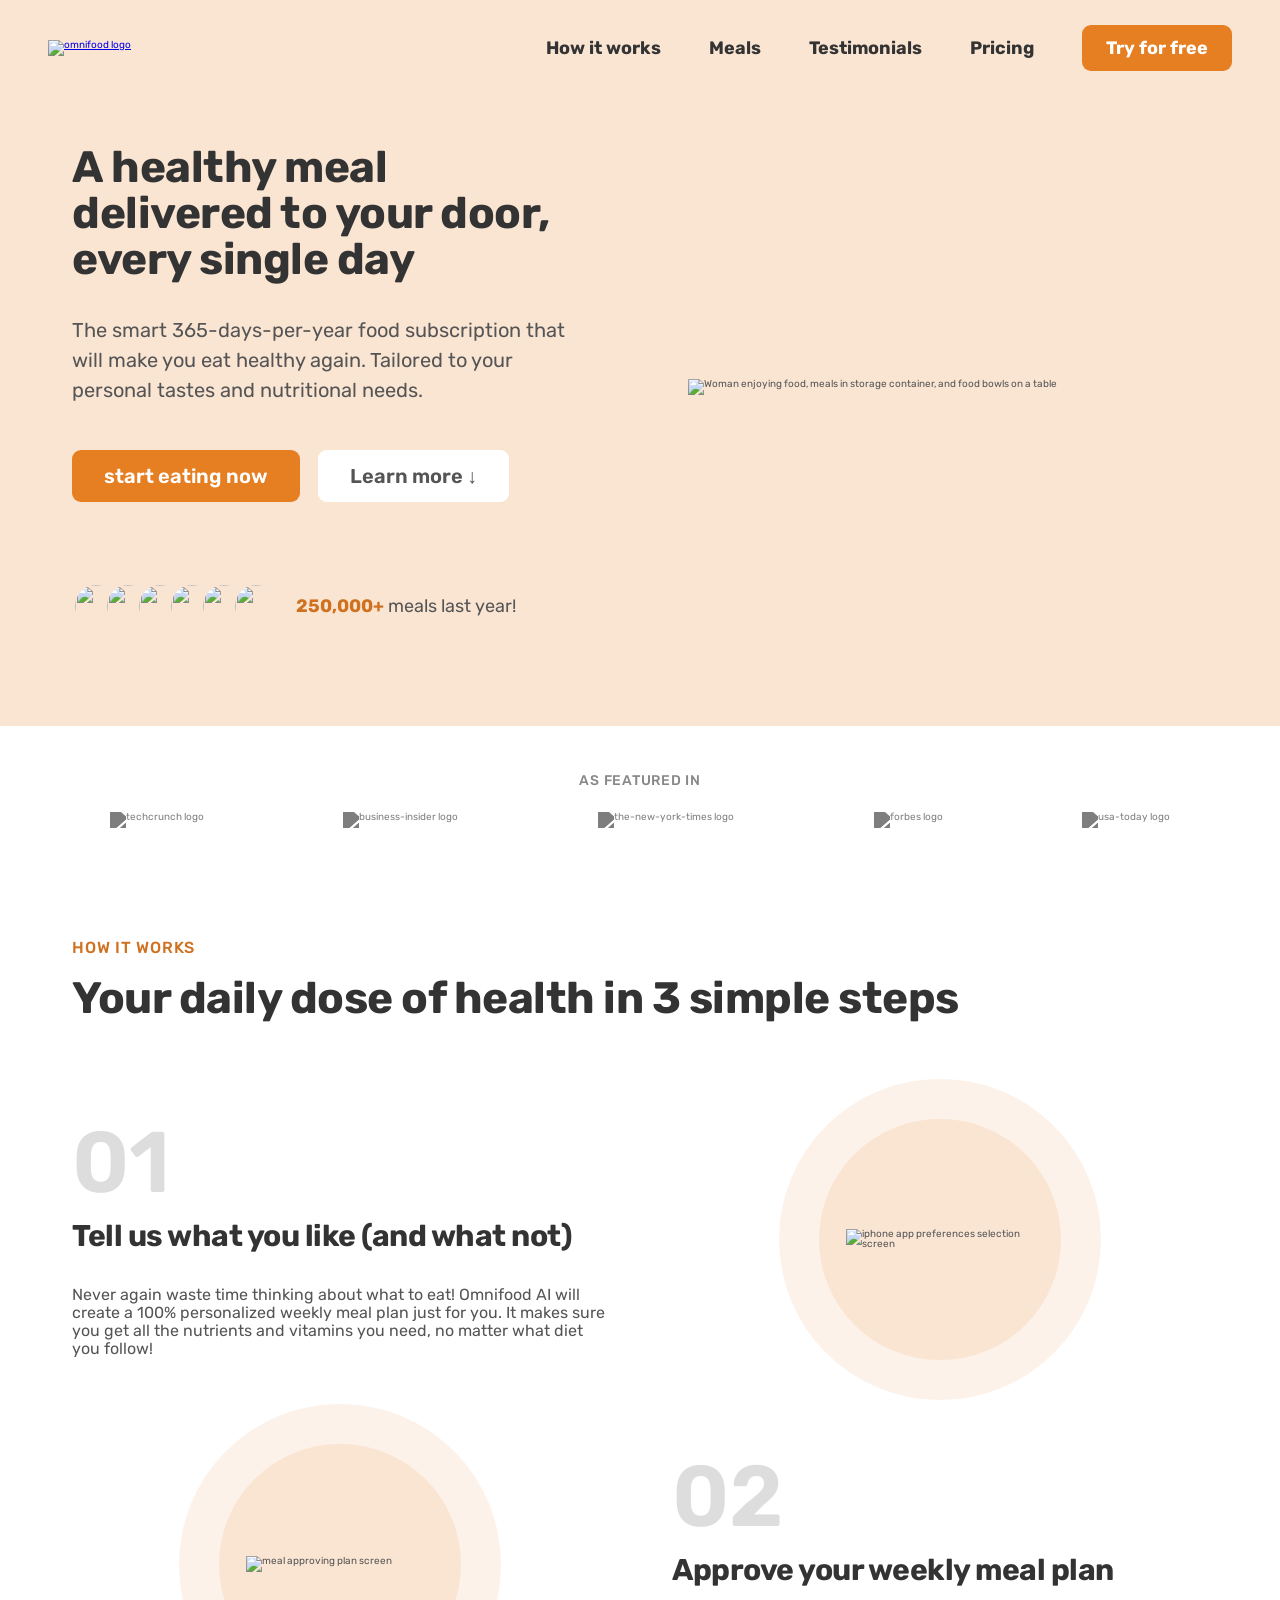
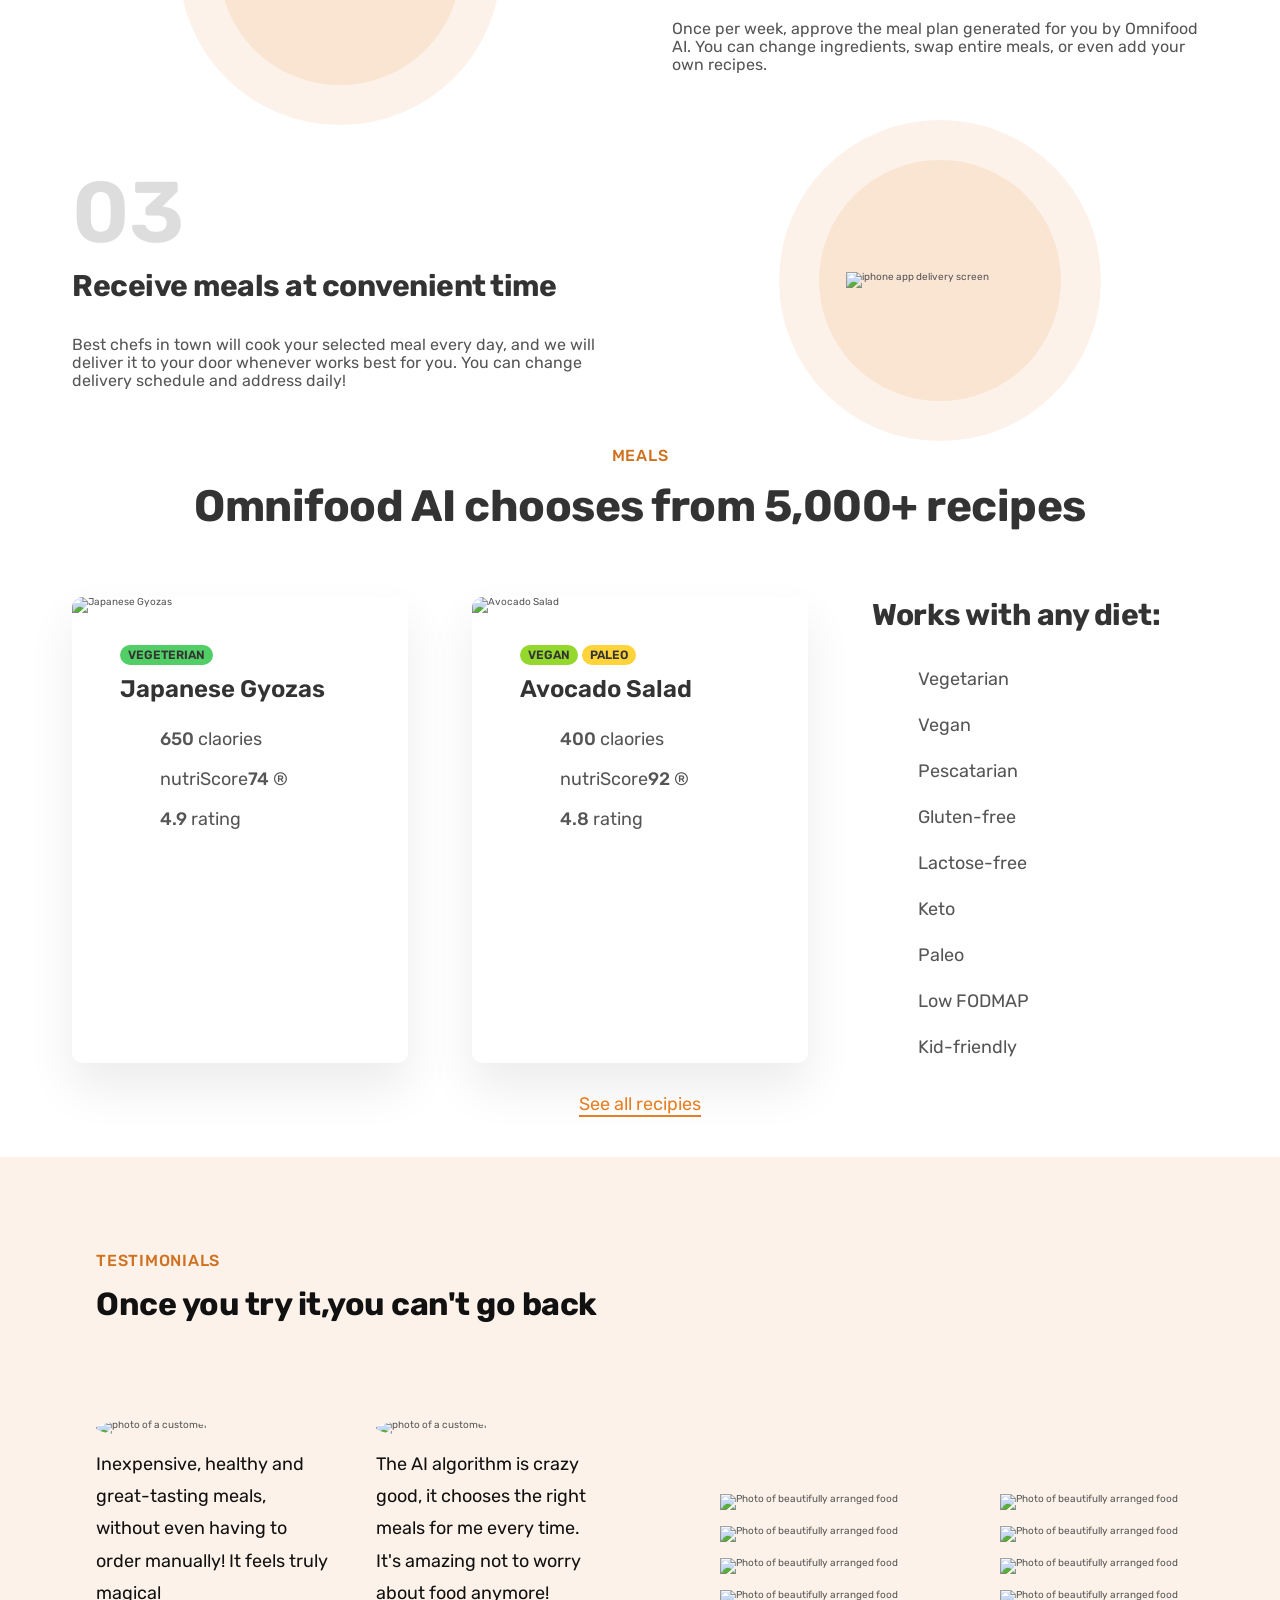
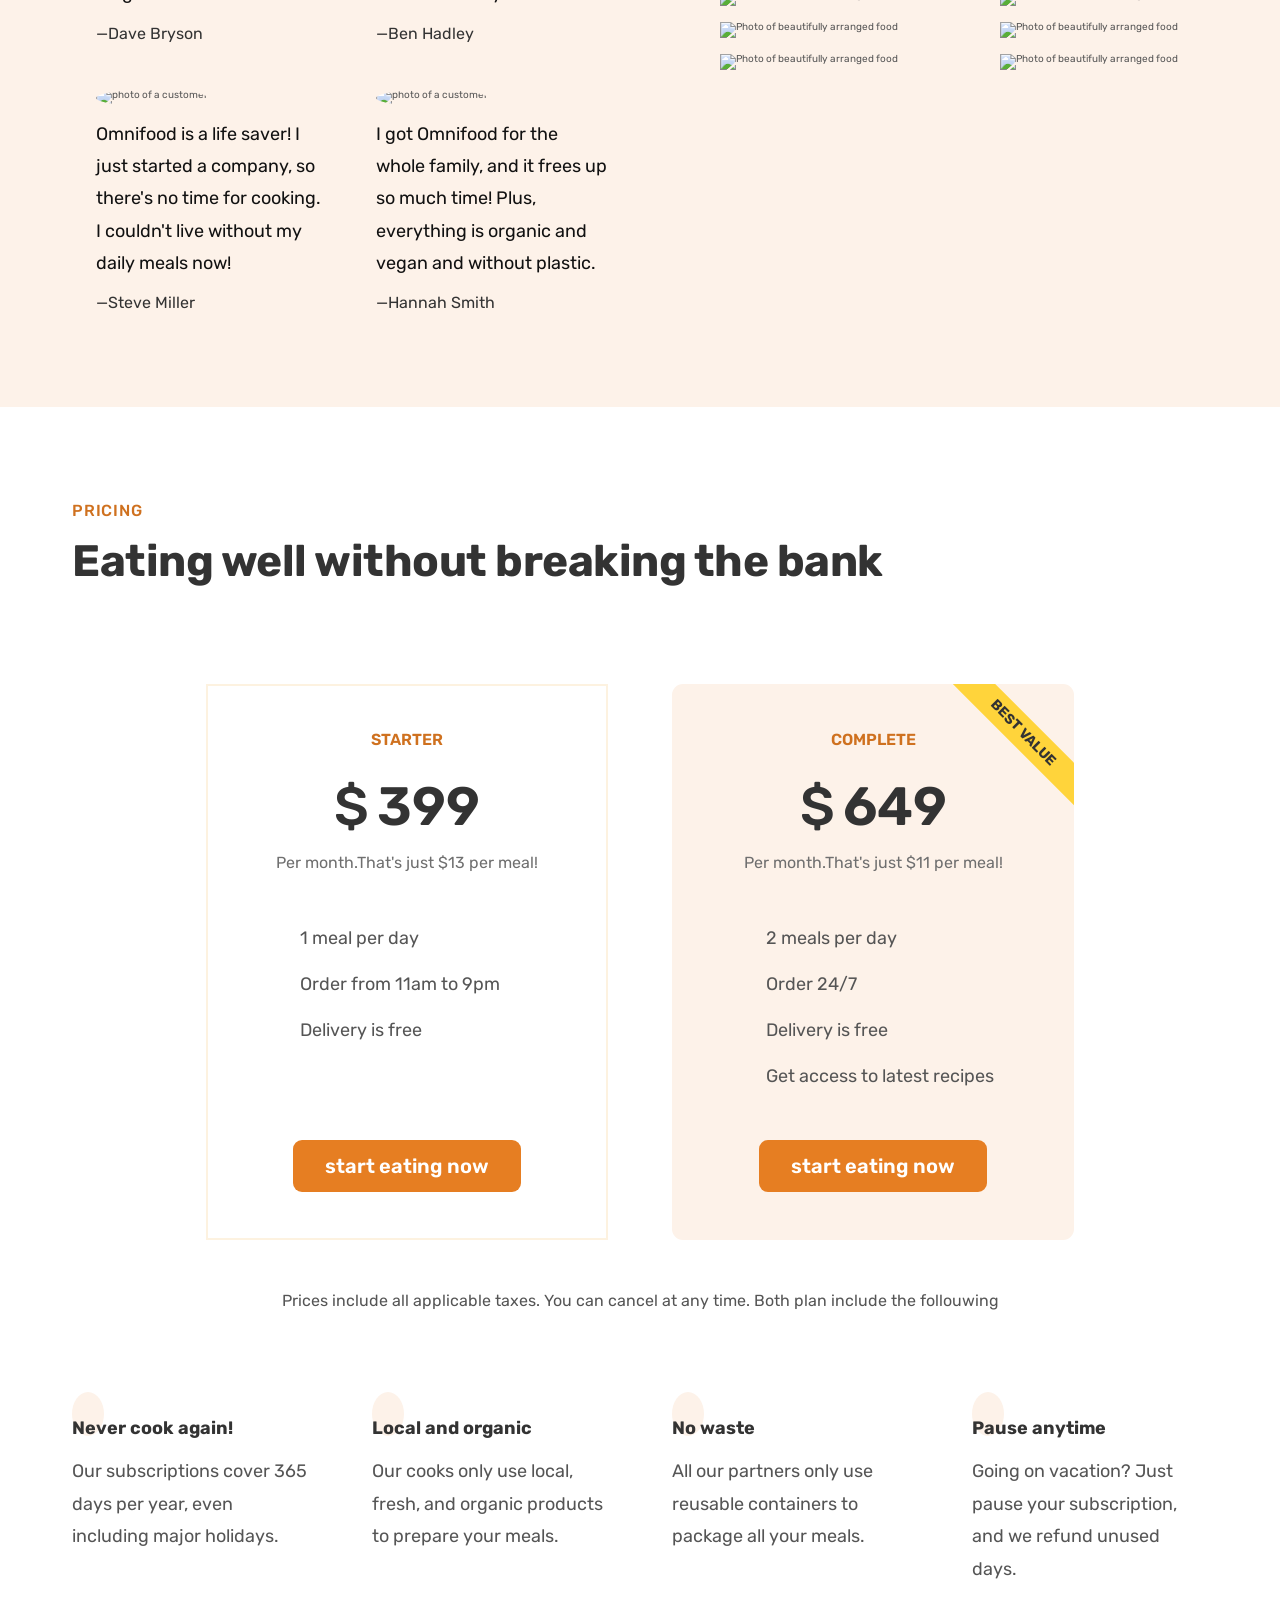
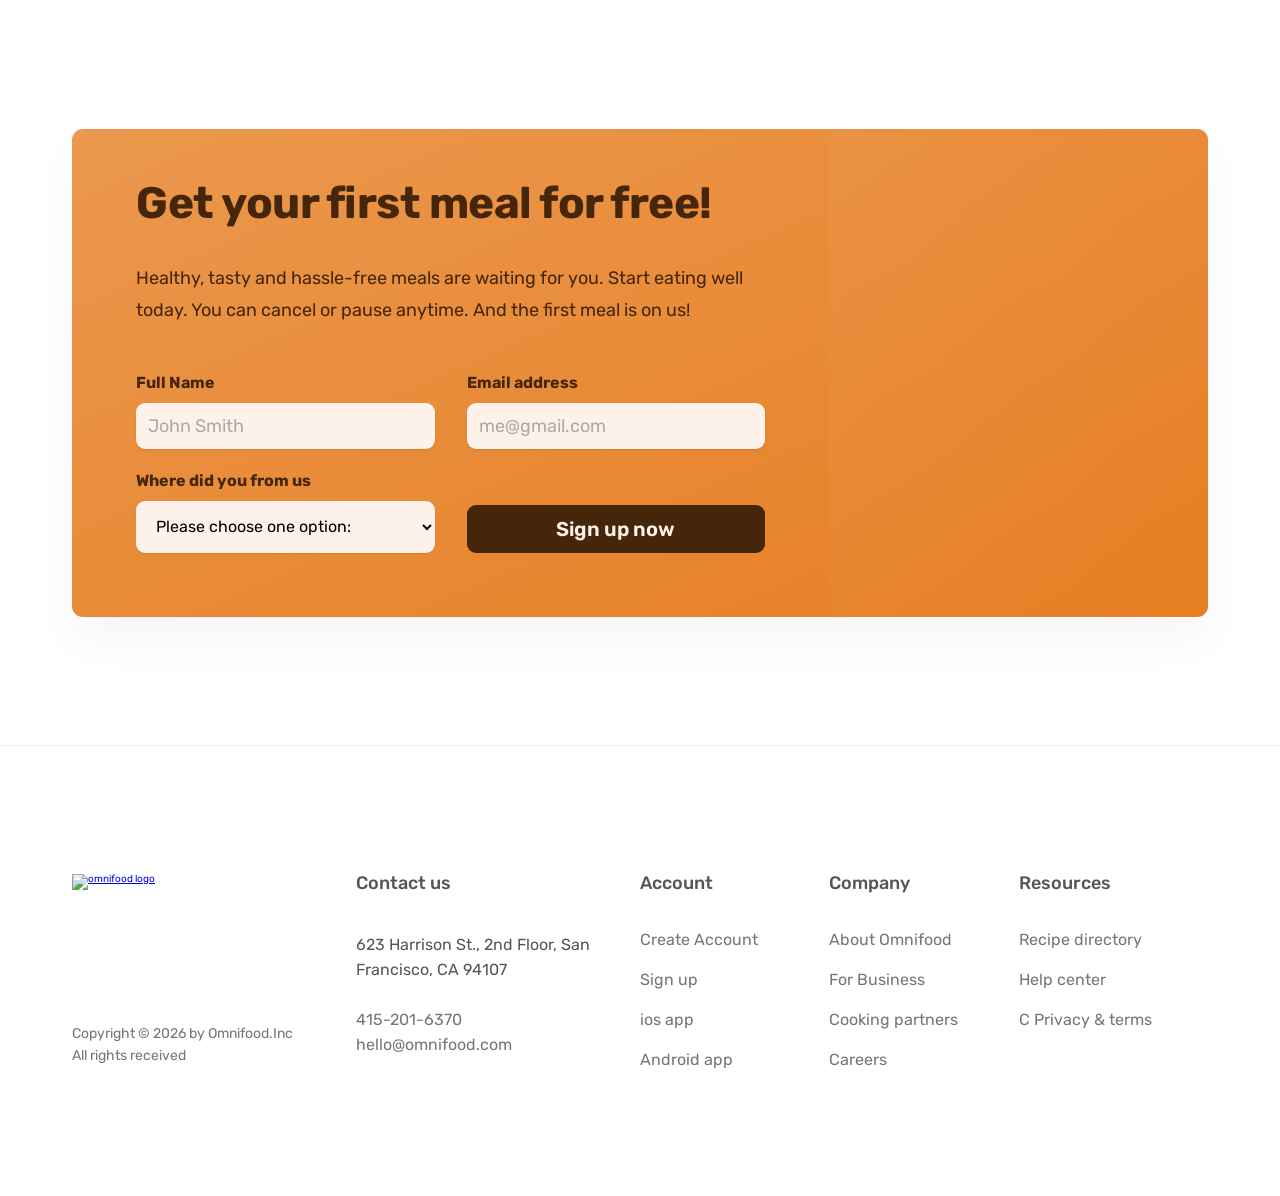
==== index.html @ 1e4ae771 "Add files via upload" ====
<!DOCTYPE html>
<html lang="en">
<head>
    <meta charset="UTF-8"/>
    <meta name="description" content="Omnifood is an AI-powered food subscription that will make you eat healthy again,365 days per year.
    It's tailored to your personal tastes and nutritional needs."/>
    <meta http-equiv="X-UA-Compatible" content="IE=edge"/>
    <!-- Always include this line of code -->
    <meta name="viewport" content="width=device-width, initial-scale=1.0"/>


    <title>omnifood &mdash; Never cook again!</title>

    <link  rel="stylesheet" href="style.css"/>
    <link  rel="stylesheet" href="queries.css"/>
    <link  rel="preconnect" href="https://fonts.googleapis.com"/>

<link rel="preconnect" href="https://fonts.gstatic.com" crossorigin/>
<link href="https://fonts.googleapis.com/css2?family=Poppins:wght@300&family=Roboto+Mono&family=Roboto:ital,wght@1,900&family=Rubik:wght@400;500;600;700&display=swap" rel="stylesheet"/>

<link rel="icon" href="img/favicon.png"/>
<link rel="apple-touch-icon" href="img/apple-touch-icon.png"/>
<link rel="manifest" href="manifest.webmanifest"/>


<script type="module" src="https://unpkg.com/ionicons@5.5.2/dist/ionicons/ionicons.esm.js"></script>
<script nomodule src="https://unpkg.com/ionicons@5.5.2/dist/ionicons/ionicons.js"></script>
<script defer src="script.js"></script>
</head>

<body>
    <header class="header">
        <a href="#">
        <img class="logo" alt="omnifood logo" src="img/omnifood-logo.png"/></a>
        <nav class="main-nav">
            <ul class="main-nav-lists">
                <li><a class="main-nav-link" href="#how">How it works</a></li>
                <li><a class="main-nav-link" href="#meals">Meals</a></li>
                <li><a class="main-nav-link" href="#testimonials">Testimonials</a></li>
                <li><a class="main-nav-link" href="#pricing">Pricing</a></li>
                <li><a class="main-nav-link nav-cta" href="#cta">Try for free</a></li>
            </ul>
        </nav>

        <button class="mobile-nav">
            <ion-icon class="mobile-nav-icon" name="menu-outline"></ion-icon>
            <ion-icon class="mobile-nav-icon icon-width" name="close-outline"></ion-icon>
        </button>
    </header>

    <main>
<section class="hero-section">
    <div class="hero-class">

    <div class="hero-text-box">
    <h1 class="hero-text">A healthy meal delivered to your door, every single day</h1>
    <p class="hero-description">The smart 365-days-per-year food subscription that will make you eat healthy again. 
    Tailored to your personal tastes and nutritional needs.
    </p>
    <a class="btn1 margin-right" href="#">start eating now</a>
    <a class="btn2" href="#">Learn more &darr;</a>
    <div class="customer-photos">
        <div class="customer-images">
            <img src="img/customers/customer-1.jpg"/>
            <img src="img/customers/customer-2.jpg"/>
            <img src="img/customers/customer-3.jpg"/>
            <img src="img/customers/customer-4.jpg"/>
            <img src="img/customers/customer-5.jpg"/>
            <img src="img/customers/customer-6.jpg"/>
        </div>
        <p class="customer-text">
            <span>250,000+</span> meals last year!</p>
    </div>
    </div>
    <div class="hero-img-box">
        <picture>
            <source srcset="img/hero.webp" type="image/webp"/>
            <source srcset="img/hero-min.png" type="image/png">

            <img src="img/hero-min.png" class="img1" alt="Woman enjoying food, meals in storage container, 
            and food bowls on a table"/>

        </picture>
    
    </div>
</div>

</section>
<section class="featured-in">
    <div class="container feature">
    <h2 class="heading-feau-in">As featured in</h2>
    <div class="feau-logos">
        <img class="feau-imgs" src="img/logos/techcrunch.png" alt="techcrunch logo"/>
        <img class="feau-imgs" src="img/logos/business-insider.png" alt="business-insider logo"/>
        <img class="feau-imgs" src="img/logos/the-new-york-times.png" alt="the-new-york-times logo"/>
        <img class="feau-imgs" src="img/logos/forbes.png" alt="forbes logo"/>
        <img class="feau-imgs" src="img/logos/usa-today.png" alt="usa-today logo"/>       
    </div>
</div>
</section>
<section class="how-it-works container  ">
    <div >
        <span class="sub-head">How it works</span>
        <h2 class="secondary-head">
            Your daily dose of health in 3 simple steps
        </h2>
    </div>
    <div class="grid-2-cols  grid align-center">
        <div class="text-box">
            <p class="step-no">01</p>
            <h2 class="htw-topic">Tell us what you like (and what not)</h2>
            <p class="htw-desc"> Never again waste time thinking about what to eat! Omnifood AI will create a 100% personalized weekly meal plan just for you. It makes sure you get all the nutrients and vitamins you need, no matter what diet you follow!
            </p>
        </div>
        <div class="step-img-box img2">
            <img class="img-box"  alt="iphone app preferences selection screen"src="img/app/app-screen-1.png"/>  
            </div>

             
            <div class="step-img-box">
            <img class="img-box"  alt="meal approving plan screen"src="img/app/app-screen-2.png"/>  
            </div>
            

     <div class="text-box">
                <p class="step-no">02</p>
            <h2 class="htw-topic">Approve your weekly meal plan</h2>
            <p class="htw-desc"> Once per week, approve the meal plan generated for you by Omnifood AI. 
                You can change ingredients, swap entire meals, or even add your own recipes. </p>
    </div>
       
           
    
    
     <div class="text-box">
            <p class="step-no">03</p>
            <h2 class="htw-topic">Receive meals at convenient time</h2>
            <p class="htw-desc">Best chefs in town will cook your selected meal every day, and we will deliver it to your door whenever works best for you. You can change delivery schedule and address daily!
            </p>
        </div>
        <div class="step-img-box img3">
            <img class="img-box"  alt="iphone app delivery screen" src="img/app/app-screen-3.png"/> 
            </div> 
    </div>


</section>

<section class="meals-section">
    <div class="container meals-top-padding ">
        <span class="sub-head">Meals</span>
        <h2 class=" meals-sec-head secondary-head">
            Omnifood AI chooses from 5,000+ recipes
        </h2> 
    </div>
    <div class="container padding-top grid grid-3-cols">
        
        <div class="meal">
            <img src="img/meals/meal-1.jpg" class="meal-img" alt="Japanese Gyozas"/>
            <div class="meal-content">
            <div class="meals-tag">
            <span class="tag">vegeterian</span>
            </div>
            <p class="meal-title">Japanese Gyozas</p>
            <ul class="meal-attributes">
                <li class="meal-attribute"> <ion-icon class="meal-icon" name="flame-outline"></ion-icon><span><strong>650</strong> claories</span></li>
                <li class="meal-attribute"><ion-icon class="meal-icon" name="restaurant-outline"></ion-icon><span>nutriScore<strong>74</strong> &reg;</span></li>
                <li class="meal-attribute"><ion-icon class="meal-icon" name="star-outline"></ion-icon><span><strong>4.9</strong> rating</span></li>
            </ul>
        </div>
    </div>
        <div class="meal"> 
            <img src="img/meals/meal-2.jpg" class="meal-img" alt="Avocado Salad"/>
            <div class="meal-content">
            <div class="meals-tag">
            <span class="tag tag-vegan">Vegan</span>
            <span class="tag tag-paleo">Paleo</span>

            </div>
            <p class="meal-title">Avocado Salad</p>
            <ul class="meal-attributes">
                <li class="meal-attribute"> <ion-icon class="meal-icon" name="flame-outline"></ion-icon><span><strong>400</strong> claories</span></li>
                <li class="meal-attribute"><ion-icon class="meal-icon" name="restaurant-outline"></ion-icon><span>nutriScore<strong>92</strong> &reg;</span></li>
                <li class="meal-attribute"><ion-icon class="meal-icon" name="star-outline"></ion-icon><span><strong>4.8</strong> rating</span></li>
            </ul></div>
        </div>
        <div class="diets">
            <h3 class="secondary-head htw-topic ">Works with any diet:</h3>
            <ul class="diet-list">
                <li class=diet-li>
                    <ion-icon class="diet-list-icon" name="checkmark-outline"></ion-icon><span>Vegetarian</span></li>
                <li class=diet-li>
                    <ion-icon class="diet-list-icon" name="checkmark-outline"></ion-icon><span>Vegan</span></li>
                <li class=diet-li>
                    <ion-icon class="diet-list-icon" name="checkmark-outline"></ion-icon><span>Pescatarian</span></li>
                <li class=diet-li>
                    <ion-icon class="diet-list-icon" name="checkmark-outline"></ion-icon><span>Gluten-free</span></li>
                <li class=diet-li>
                    <ion-icon class="diet-list-icon" name="checkmark-outline"></ion-icon><span>Lactose-free</span></li>
                <li class=diet-li>
                    <ion-icon class="diet-list-icon" name="checkmark-outline"></ion-icon><span>Keto</span></li>
                <li class=diet-li>
                    <ion-icon class="diet-list-icon" name="checkmark-outline"></ion-icon><span>Paleo</span></li>
                <li class=diet-li>
                    <ion-icon class="diet-list-icon" name="checkmark-outline"></ion-icon><span>Low FODMAP</span></li>
                <li class=diet-li>
                    <ion-icon class="diet-list-icon" name="checkmark-outline"></ion-icon><span>Kid-friendly</span></li>
            </ul>
        </div>
        
    
</section>

<div class="all-recipes container">
    <a class="below-diet-link" href="#">See all recipies </a>
    </div>

<section class="testimonial-section ">
    <div class="testimonial-container">
    <div >
        <span class="sub-head">Testimonials</span>
        <h2 class="secondary-head testi-sec-head">
            Once you try it,you can't go back
        </h2>
    </div>
    <div class="testimonials">
        <figure class="testimonial">
        <img class="testi-img" alt="photo of a customer" src="img/customers/dave.jpg"/>
        <blockquote class="testi-quote">Inexpensive, healthy and great-tasting meals,
             without even having to order manually! It feels truly magical</blockquote>
             <p class="testi-name">&mdash;Dave Bryson</p>
        </figure>
    

    
        <figure class="testimonial">
        <img class="testi-img" alt="photo of a customer" src="img/customers/ben.jpg"/>
        <blockquote class="testi-quote">The AI algorithm is crazy good, it chooses the right meals for me every time. 
            It's amazing not to worry about food anymore!</blockquote>
             <p class="testi-name">&mdash;Ben Hadley</p>
        </figure>
    

   
        <figure class="testimonial">
        <img class="testi-img" alt="photo of a customer" src="img/customers/steve.jpg"/>
        <blockquote class="testi-quote">Omnifood is a life saver! I just started a company, so there's no time for cooking. 
            I couldn't live without my daily meals now! </blockquote>
             <p class="testi-name">&mdash;Steve Miller</p>
        </figure>
    

    
        <figure class="testimonial">
        <img class="testi-img" alt="photo of a customer" src="img/customers/hannah.jpg"/>
        <blockquote class="testi-quote">I got Omnifood for the whole family, and it frees up so much time! Plus,
             everything is organic and vegan and without plastic.</blockquote>
             <p class="testi-name">&mdash;Hannah Smith</p>
        </figure>
    </div>
</div>

    <div class="gallery">
      <figure class="gallery-item">
        <img class="gallery-img" src="img/gallery/gallery-1.jpg" alt="Photo of beautifully arranged food"/>
      </figure>
      <figure class="gallery-item">
        <img class="gallery-img" src="img/gallery/gallery-2.jpg" alt="Photo of beautifully arranged food"/>
      </figure> 
      <figure class="gallery-item">
        <img class="gallery-img" src="img/gallery/gallery-3.jpg" alt="Photo of beautifully arranged food"/>
      </figure>
       <figure class="gallery-item">
        <img class="gallery-img" src="img/gallery/gallery-4.jpg" alt="Photo of beautifully arranged food"/>
      </figure>
      <figure class="gallery-item">
        <img class="gallery-img" src="img/gallery/gallery-5.jpg" alt="Photo of beautifully arranged food"/>
      </figure>
      <figure class="gallery-item">
        <img class="gallery-img" src="img/gallery/gallery-6.jpg" alt="Photo of beautifully arranged food"/>
      </figure>
      <figure class="gallery-item">
        <img class="gallery-img" src="img/gallery/gallery-7.jpg" alt="Photo of beautifully arranged food"/>
      </figure>
      <figure class="gallery-item">
        <img class="gallery-img" src="img/gallery/gallery-8.jpg" alt="Photo of beautifully arranged food"/>
      </figure>
      <figure class="gallery-item">
        <img class="gallery-img" src="img/gallery/gallery-9.jpg" alt="Photo of beautifully arranged food"/>
      </figure>
      <figure class="gallery-item">
        <img class="gallery-img" src="img/gallery/gallery-10.jpg" alt="Photo of beautifully arranged food"/>
      </figure>
      <figure class="gallery-item">
        <img class="gallery-img" src="img/gallery/gallery-11.jpg" alt="Photo of beautifully arranged food"/>
      </figure>
      <figure class="gallery-item">
        <img class="gallery-img" src="img/gallery/gallery-12.jpg" alt="Photo of beautifully arranged food"/>
      </figure>
    </div>
        
    
</section>
<section class="pricing-section">
    <div class="container">
        <span class="sub-head">pricing</span>
        <h2 class="secondary-head">
            Eating well without breaking the bank
        </h2>
    </div>
    <div class="container grid grid-2-cols margin-bot">
        <div class="pricing-plan plan-starter">
            <header class="plan-head">
            <p class="plan-name">Starter</p>
            <p class="plan-price"><span>$</span>399</p>
            <p class="plan-text">Per month.That's just $13 per meal!</p></header>
            <ul class="diet-list">
                <li class=diet-li>
                    <ion-icon class="diet-list-icon" name="checkmark-outline"></ion-icon>
                    <span>1 meal per day</span></li>
                <li class=diet-li>
                    <ion-icon class="diet-list-icon" name="checkmark-outline"></ion-icon>
                    <span>Order from 11am to 9pm</span></li>
                <li class=diet-li>
                    <ion-icon class="diet-list-icon" name="checkmark-outline"></ion-icon>
                    <span> Delivery is free</span></li>
                <li class=diet-li>
                    <ion-icon class="diet-list-icon" name="close-outline"></ion-icon>
                   <span></span></li>
                 
            </ul> 
            <div class="plan-sign-up">
            <a class="btn1 btn-start" href="#">start eating now</a></div>
        </div>
        <div class="pricing-plan plan-complete">
            <header class="plan-head">
            <p class="plan-name">Complete</p>
            <p class="plan-price"><span>$</span>649</p>
            <p class="plan-text">Per month.That's just $11 per meal!</p>
            </header>
            <ul class="diet-list">
                <li class=diet-li>
                    <ion-icon class="diet-list-icon" name="checkmark-outline"></ion-icon>
                    <span> 2 meals per day</span></li>
                <li class=diet-li>
                    <ion-icon class="diet-list-icon" name="checkmark-outline"></ion-icon>
                    <span>Order 24/7</span></li>
                <li class=diet-li>
                    <ion-icon class="diet-list-icon" name="checkmark-outline"></ion-icon>
                    <span>Delivery is free</span></li>
                <li class=diet-li>
                    <ion-icon class="diet-list-icon" name="checkmark-outline"></ion-icon>
                    <span> Get access to latest recipes </span></li>
            </ul> 
            <div class="plan-sign-up">
                <a class="btn1 btn-start" href="#">start eating now</a></div>
        </div>   
    </div>
    <div class="container grid">
        <aside class="plan-details">
        Prices include all applicable taxes. You can cancel at any time.
        Both plan include the follouwing</aside>
    </div>
    
<div class="container grid grid-4-cols ">
    
    <div class="feature">
        <ion-icon class="feature-icon" name="infinite-outline"></ion-icon>
        <p class="feature-title">Never cook again!<p></p>
        <p class="featur-text">Our subscriptions cover 365 days per year, 
            even including major holidays.
        <p>
         </div>
    <div class="feature">
        <ion-icon class="feature-icon" name="nutrition-outline"></ion-icon>
         <p class="feature-title">Local and organic</p>
    <p class="featur-text">Our cooks only use local, fresh,
         and organic products to prepare your meals.
    </p>
    </div>
    
    <div class="feature">
        <ion-icon class="feature-icon" name="leaf-outline"></ion-icon>
         <p class="feature-title">No waste</p>
    <p class="featur-text">All our partners only use reusable containers to package all your meals.
       
    </p>
    </div>
    <div class="feature">
        <ion-icon class="feature-icon" name="pause-outline"></ion-icon>
         <p class="feature-title">Pause anytime</p>
    <p class="featur-text">
         Going on vacation? Just pause your subscription, and we refund unused days.
    </p>
    </div>
</div>
</section>

<section class="section-cta">
    <div class="container">
        <div class="cta">
            <div class="cta-text">
                <h2 class="secondary-head">Get your first meal for free!</h2>
                <p class="cta-para">Healthy, tasty and hassle-free meals are waiting for you. 
                    Start eating well today. You can cancel or pause anytime. And the first meal is on us!</p>
                    
                    <form class="cta-form" action="#">
                    <div>
                        <label for="full-name">Full Name</label>
                        <input id="full-name" type="text" placeholder="John Smith" required/>
                    </div>
                
                    <div>
                        <label for="email">Email address</label>
                        <input id=email type="email" placeholder="me@gmail.com" required/>
                    </div>
                    <div>    
                        <label for="select-where">Where did you from us</label>
                        <select id="select-where" required>
                            <option value="">Please choose one option:</option>
                            <option value="freinds">Freinds and Family</option>
                            <option value="youtube">youtube</option>
                            <option value="podcast">podcast</option>
                            <option value="ad">Facebook ad</option>
                            <option value="others">others</option>
                        </select>
                    </div>
                      
                        <button class="btn btn-form">Sign up now</button>
                        <!-- <input type="checkbox"/>
                        <input type="number"/> -->
                    </form>
            </div>
           
            <div class="cta-img" role="img" aria-label="a women enjoying food"></div>
        </div>
    </div>
</section>
</main>

<footer class="footer">
    <div class="container grid-footer">
        <div class="footer-logos">
            <a href="#" class="footer-logo">
                <img class="logo logo2" alt="omnifood logo" src="img/omnifood-logo.png"/></a>
                <ul class="social-icons">
                    <li><a href="#" class="footer-li"></a><ion-icon class="social-links" name="logo-instagram"></ion-icon></li>
                    <li><a href="#" class="footer-li"></a><ion-icon class="social-links" name="logo-facebook"></ion-icon></li>
                    <li><a href="#" class="footer-li"></a><ion-icon class="social-links" name="logo-twitter"></ion-icon></li>
                </ul>
                <p class="footer-logos-text">Copyright &copy; <span class="year">2024</span> by Omnifood.Inc<br/> All rights received</p>
        </div>
        <div class="footer-contact">
            <p class="footer-heading">Contact us</p>
            <address class="contact">
            <p class="footer-address">623 Harrison St., 2nd Floor, San Francisco, CA 94107</p>
            <p class=footer-cont-mail>
            <a href="tel: 415-201-6370" class="footer-li"> 415-201-6370</a><br/>
            <a href="mailto: hello@omnifood.com" class="footer-li"> hello@omnifood.com</a>        
            </p>
            </address>
        </div>
        <div class="footer-account">
            <p class="footer-heading">Account</p>
            <ul class="footer-ul">
                <a href="#" class="footer-li"><li>Create Account</li></a>
                <a href="#" class="footer-li"><li>Sign up</li></a>
                <a href="#" class="footer-li"><li>ios app</li></a>
                <a href="#" class="footer-li"><li>Android app</li></a>
            </ul>
        </div>
        <div class="footer-company">
            <p class="footer-heading">Company</p>
            <ul class="footer-ul">
                <li><a href="#" class="footer-li">About Omnifood</a></li>
                <li><a href="#" class="footer-li">For Business</a></li>
                <li><a href="#" class="footer-li">Cooking partners</a></li>
                <li><a href="#" class="footer-li">Careers</a></li>
            </ul>
        </div>
        <div class="footer-resources">
            <p class="footer-heading">Resources</p>
            <ul class="footer-ul">
                <li><a href="#" class="footer-li">Recipe directory</a></li>
                <li><a href="#" class="footer-li">Help center</a></li>
                <li><a href="#" class="footer-li">C Privacy & terms</a></li>
            </ul>     
        </div>

    </div>
</footer>


    
</body>
</html>
---- style.css ----
/*----01 typography system
    font-weight
    defaul:400px

    FONT SIZE SYSTEM (px)
     10 / 12 / 14 / 16 / 18 / 20 / 24 / 30 / 36 / 44 / 52 / 62 / 74 / 86 / 98

-----02 colors
     main color: #e67e22;
     secondary color:#555;
     tints
     shades
     accesent
     grey

-----03  shadow

-----04  border-radius

-----05  white space
      SPACING SYSTEM (px)
      2 / 4 / 8 / 12 / 16 / 24 / 32 / 48 / 64 / 80 / 96 / 128 


  */



*{
    margin:0;
    padding:0;
    box-sizing: border-box;
}

html{
    font-size:62.5%;
    overflow-x:hidden;
}
body{
    
    font-family:"rubik",sans-serif;
    font-weight: 400px;
    line-height:1;
    color:#555;
    overflow-x:hidden;
}
   

.hero-section{
    background-color: #fae5d3;
    padding:4.8rem 0 9.6rem 0;

}

.hero-class{
    display:grid;
    grid-template-columns:1fr 1fr;
    gap:9.6rem;
    max-width:130rem;
    margin:0 auto;
    align-items:center;
    padding:0 3.2rem;
   
    
}
.img1{
    width:100%;
    grid-column:2/3;
}
.hero-text{
    font-size:5.2rem;
    line-height:1.05;
    font-weight:700;
    letter-spacing: -0.5px;
    color:#333;
    /* color:#45260a; */
    margin-bottom:3.2rem;
}
.secondary-head{
    font-weight:700;
    letter-spacing: -0.5px;
    color:#333;
    /* color:#45260a; */
    font-size:4.4rem;
    line-height:1.2;
    margin-bottom: 9.6rem;

}
.sub-head{
    display:block;
    font-size:1.6rem;
    text-transform: uppercase;
    font-weight: 500;
    letter-spacing: 0.75px;
    color:#cf711f;
    margin-bottom: 1.6rem;

}
.hero-description{
    font-size:2rem;
    line-height:1.5;
    margin-bottom:4.5rem;
    font-weight:400;
}
.btn,
.btn1,.btn2{
    font-size:2rem;
    display:inline-block;
    padding:1.6rem 3.2rem;
    border-radius: 9px;
    text-decoration: none;
    font-weight:600;
    /* transition:background-color 0.3s; */
    transition:all 0.3s;


}

.btn1:link,
.btn1:visited{
    background-color:#e67e22;
    color:white;
}
.btn1:hover,
.btn1::after{
    background-color:#cf711f;
}
.btn2:link,
.btn2:visited{
    background-color: white;
    color:#555;
}   
.btn2:hover,
.btn2:active{
    background-color: #fae5d3;
    color:#555;

}
.btn2{
    /* border:solid 3px #fff; */

    /* trick to add border inside */
    box-shadow: inset 0 0 0 3px #fff;
}
.margin-right{
    margin-right:1.6rem !important;
}
.customer-images{
    display:flex; 
  
}
.customer-images img{
    height:4.8rem;
    width:4.8rem;
    border-radius:50%;
    margin-right:-1.6rem;
    border:3px solid #fae5d3;
}
.customer-images img:last-child{
    margin-right:0;
}
.customer-photos{
    display:flex;
    margin-top:8rem;
    align-items:center;
    gap:1.6rem;
}
.customer-photos p{
    /* font-family:"rubik",sans-serif; */
    font-size:1.8rem;
}
.customer-text span{
    color:#cf711f;
    font-weight:700;
}
.logo{
    height:2.2rem;
    
}
.header{
    display:flex;
    align-items:center;
    justify-content:space-between;
    background-color: #fae5d3;
    /* beacuse we want header to be sticky later */
    height:9.6rem;
    padding:0 4.8rem;
    position: relative;
}
.main-nav-lists{
    display:flex;
    align-items:center;
    gap:4.8rem;
    list-style:none;   
}
.mobile-nav{
    border:none;
    background-color: none;
    cursor:pointer;
    display:none;
}
.mobile-nav-icon{
    height:4.8rem;
    width:4.8rem;
    color:#333;
}
.mobile-nav-icon[name="close-outline"]{
    display:none;

}
.li{
    text-decoration: none;
}

.main-nav-link:link,
.main-nav-link:visited{
    text-decoration: none;
    font-size:1.8rem;
    color:#333;
    font-weight:700;
    transition:all 0.3s;
}
.main-nav-link:hover,
.main-nav-link:active{
    color: #cf711f;

}
.main-nav-link.nav-cta:link,
.main-nav-link.nav-cta:visited{
    color:white;
    padding:1.2rem 2.4rem;
    border-radius:9px;
    background-color:#e67e22
}
.main-nav-link.nav-cta:hover,
.main-nav-link.nav-cta:hover{
    background-color: #cf711f;
}
.container {
    padding:0 3.2rem;
    max-width:120rem;
    margin:0 auto;
}
.feature{
    padding:0;
}
.featured-in{
    padding:4.8rem 0 3.2rem 0;
}
.heading-feau-in{
    font-size: 1.4rem;
    font-weight: 500;
    letter-spacing: 0.75px;
    text-transform: uppercase;
    margin-bottom: 2.4rem;
    text-align:center;
    color:#888;
}
.feau-logos{
    display: flex;
    justify-content: space-around;
}
.feau-imgs{
    height:3.2rem;
    filter: brightness(0);
    opacity: 50%;
}
.how-it-works{
    padding-top:6.4rem;
    padding-bottom: 3.4rem;
}

.grid{
    display:grid;
    row-gap:9.6rem;
    column-gap: 6.4rem;
    /* margin-bottom: 9.6rem; */

}
/* .grid:last-child{
    margin-bottom: 0;
} */
.grid:not(:last-child) {
    margin-bottom:9.6rem;
}
.grid-2-cols{
    grid-template-columns: 1fr 1fr;
    margin:0 auto;
}

.grid-3-cols{
    grid-template-columns: 1fr 1fr 1fr;
    margin:0 auto;
    row-gap: 0;

}
.grid-4-cols{
    grid-template-columns: 1fr 1fr 1fr 1fr;
    margin:0 auto;
}
.grid-5-cols{
    grid-template-columns: 1fr 1fr 1fr 1fr 1fr;
    margin:0 auto;
}
.align-center{
    align-items: center;
}
.img-box{
    width:35%;
}
.step-no{
    font-size:8.6rem;
    font-weight:600;
    color:#ddd;
    margin-bottom: 1.2rem;
}
.htw-topic{
    font-size: 3rem;
    font-weight: 700;
    color:#333;
    letter-spacing: -0.5px;
    margin-bottom:3.2rem;
    line-height: 1.2;
}
.htw-desc{
    font-size:1.6rem;
    line-height:1.8rem;

}
.step-img-box{
    display:flex;
    align-items: center;
    justify-content: center;
    position:relative;
}
.step-img-box::after,
.step-img-box::before{
    display: block;
    content: "";
     position: absolute;
     border-radius: 50%;
}
.step-img-box::before{
    background-color: #fdf2e9;
    z-index:-2;
/* height:50%; */
    /* height does not work */
    /* instead we use padding
     */
     /* 60% of parent's width */
     width:60%;
     padding-bottom:60%;
     
}
.step-img-box::after{
    background-color: #fae5d3;
    z-index:-1;
/* height:50%; */
    /* height does not work */
    /* instead we use padding
     */
     /* 60% of parent's width */
     width:45%;
     padding-bottom:45%; 
}
.meal-img{
    width:100%;
}
.meals-section{
    margin-top: 2.4rem;
}
.meals-top-padding{
    padding-bottom: 0;
    text-align: center;
}
.meal{
    transition:all 0.4s;
    box-shadow: 0 2.4rem 4.8rem rgb(0 0 0 / 8%);
    border-radius:11px;
    overflow:hidden;
}
.meal:hover{
    transform: translatey(-1.2rem);
    box-shadow: 0 2.4rem 4.8rem rgb(0 0 0 / 4%);
}
.padding-top {
    padding-top: 6.4rem;
}
.meals-sec-head {
    margin-bottom: 0;
}
.meal-title{
    font-size:2.4rem;
    color:#333;
    font-weight:600;
    margin-bottom:2.6rem;
}
.meal-attributes{
    list-style:none;
    display:flex;
    flex-direction:column;
    gap:1.6rem;
}
.meal-attribute{
    font-size:1.8rem;
    display:flex;
    align-items:center;
    gap:1.6rem;
}

.meal-icon{
    color:#e67e22;
    height:2.4rem;
    width:2.4rem;
}
strong{
    font-weight:500;
}

.meals-tag{
    margin-bottom:1.2rem;
    display:flex;
    gap:0.4rem;
}

.tag{
    display:inline;
    font-size: 1.2rem;
    text-transform: uppercase;
    padding: 0.4rem 0.8rem;
    background-color: #51cf66;
    color:#333;
    border-radius: 10px;
    font-weight:600;
}
.tag-vegan{
    background-color: #94d82d;
}
.tag-paleo{
    background-color: #ffd43b;
}

.meal-content{
    padding: 3.2rem 4.8rem 4.8rem 4.8rem;
}
.diet-list-icon{
    width:3rem;
    height:3rem;
    color:#e67e22;
}
.diet-li{
    font-size: 1.8rem;
    display:flex;
    align-items: center;
    gap:1.6rem;
}
.diet-list{
    list-style: none;
    display:flex;
    flex-direction: column;
    gap:1.6rem;
    line-height: 1.2;

}
.all-recipes{
    margin-top:3.2rem;
    /* display:inline-block; */
    text-align: center;
    font-size:1.8rem;
    margin-bottom: 4.4rem;
    
}
.below-diet-link:link,
.below-diet-link:visited{
    color:#e67e22;
    text-decoration: none;
    border-bottom: 2px solid currentcolor;
    transition: all 0.3s;

}
.below-diet-link:hover,
.below-diet-link:active{
    color:#cf711f;
    text-decoration: none;
    border-bottom: 1px solid transparent;

}
.testimonial-section{
    background-color:#fdf2e9;
    display:grid;
    grid-template-columns: 55fr 45fr;
    align-items:center;
}
.testimonial-container{
    padding: 9.6rem;
}
.testimonials{
    display:grid;
    grid-template-columns: 1fr 1fr;
    gap:4.8rem;
}
.testi-img{
    width:64px;
    border-radius: 50%;
    margin-bottom: 1.2rem;
}
.testi-quote{
    font-size: 1.8rem;
    line-height: 1.8;
    margin-bottom: 1.6rem;
    color:#111;
}
.testi-name{
    font-size: 1.6rem;
    color:#333;
}
.testi-sec-head{
    font-size:3.2rem;
    color:#111;
}
.gallery-img{
    display:block;
    width:100%;
    transition: all 0.4s;
   
}
.gallery-img:hover{
    transform:scale(1.1);
}
.gallery{
    display:grid;
    grid-template-columns: repeat(3, 1fr);
    gap:1.6rem;
    row-gap: 1.6rem;
    padding:1.6rem;
}
.gallery-item{
    overflow:hidden;
   
}
.pricing-section{
    padding:9.6rem 0;
}
.plan-head{
    text-align: center;
    margin-bottom: 4.8rem;
}
.plan-name{
    color:#cf711f;
    font-weight:600;
    font-size:1.6rem;
    text-transform: uppercase;
    letter-spacing: 0.75;
    margin-bottom: 3.2rem;
}
.plan-price{
    font-size:5.4rem;
    font-weight:600;
    color:#333;
    margin-bottom: 1.6rem;
}
.plan-price span{
    font-size:5.4rem;
    font-weight: 500;
    margin-right: 0.8rem;
}
.plan-text{
    font-size:1.6rem;
    line-height: 1.6;
    color:#6f6f6f;
}
 
.plan-sign-up{
    text-align: center;
    margin-top: 4.8rem;
}
.pricing-plan{   
    width:75%;
}
.plan-starter{
    justify-self:end;
    border:2px solid #fdf2e0;
    padding: 4.6rem;
}
.plan-complete{
    background-color: #fdf2e9;
    border-radius: 11px;
    padding:4.8rem;
    position: relative;
    overflow:hidden;
}
.plan-complete::after{
    content:"Best Value";
    position:absolute;
    top:6%;
    right:-18%;
    text-transform: uppercase;
    font-size:1.4rem;
    font-weight: 700;
    color:#333;
    background-color: #ffd43b;
    padding:0.8rem 8rem;
    transform:rotate(45deg);
}
.feature-icon{
    color:#e67e22;
    height:3.2rem;
    width:3.2rem;
    margin-bottom: 3.2rem;
    background-color: #fdf2e9;
    padding:1.6rem;
    border-radius: 50% ;

}
.feature-title{
    font-size:1.8rem;
    color:#333;
    font-weight:700;
    margin-bottom:1.8rem;
}
.featur-text{
    font-size:1.8rem;
    line-height:1.8;
}
.plan-details{
    font-size:1.6rem;
    line-height:1.6;
    text-align:center;
}
.margin-bot{
    margin-bottom: 4.8rem !important;
}
.section-cta{
    padding:4.8rem 0 12.8rem 0;
}
.cta{
    display:grid;
    grid-template-columns: 2fr 1fr;
    box-shadow: 0 2.4rem 4.8rem rgb(0 0 0 / 4%);
    border-radius: 11px;
    background-image: linear-gradient(to right bottom,#eb984e,#e67e22);
    overflow:hidden;

}
.cta-img{
background-image: 
linear-gradient(to right bottom,rgba(235,151,78,0.35),rgba(230,125,34,0.35)), url("C:/Users/nijan/OneDrive/Documents/html-css-course-master/optimization2/omnifood/eating.jpg");
background-size: cover;
background-position: center;
}

.cta-text{
    padding:4.8rem 6.4rem 6.4rem 6.4rem;
    color:#45260a;
}
.cta .secondary-head{
    color:#45260a;
    margin-bottom: 3.2rem;
}
.cta-para{
    font-size:1.8rem;
    line-height: 1.8;
    margin-bottom: 4.8rem;
}
.cta-form{
    display:grid;
    grid-template-columns: 1fr 1fr;
    column-gap:3.2rem;
    row-gap:2.4rem;
}

.cta-form label{
    display: block;
    font-size: 1.6rem;
    font-weight: 700;
    margin-bottom: 1.2rem;
}

.cta-form input,
.cta-form select{
    width:100%;
    padding:1.2rem;
    font-size: 1.8rem;
    font-family: inherit;
    border:none;
    background-color: #fdf2e9;
    border-radius: 9px;
    box-shadow: 0 1px 2px rgba(0, 0, 0, 0.1);
}
.cta-form select{
    font-size: 1.6rem;
    padding:1.55rem;
}
.cta-form input::placeholder{
    color:#aaa;
}
.btn{
    border:none;
    cursor:pointer;
    font-family:inherit;
}
.btn-form{
    background-color: #45260a;
    color:#fdf2e9;
    padding:1.2rem;
    align-self:end;
}
.btn-form:hover{
    background-color: #fff;
    color:#555;
}
*:focus{
    outline:none;
    /* outline:4px dotted #e67e22;
    outline-offset:8px; */
    box-shadow: 0 0 0 0.8rem rgba(230, 125, 34, 0.5);
}
.cta *:focus{
    outline:none;
    box-shadow: 0 0 0 0.8rem rgba(253, 242, 233, 0.5) ;
}
.grid-footer{
    display:grid;
    grid-template-columns: 1.5fr 1.5fr 1fr 1fr 1fr;
}
.footer-heading{
    font-size: 1.8rem;
    font-weight: 500;
    margin-bottom: 4rem;
}
.footer-ul{
    list-style: none;
    display: flex;
    flex-direction: column;
    gap:2.4rem;
}
.footer-li:link,
.footer-li:visited{
    text-decoration: none;
    font-size: 1.6rem;
    color:#767676;
    transition: all 0.3s;
}
.footer-li:hover,
.footer-li:active{
    color:#555;
}
.footer{
    padding:12.8rem 0;
    border-top:1px solid #eee;
}
.footer-logo{
    display: block;
    margin-bottom: 3.2rem;
}
.footer-logos{
    display:flex;
    flex-direction: column;
}
.social-links{
    height:2.8rem;
    width:2.8rem;
}
.social-icons{
    list-style: none;
    display:flex;
    gap:2.4rem;
}
.footer-logos-text{
    font-size: 1.4rem;
    color:#767676;
    line-height: 1.6;
    margin-top:auto;
}
.contact{
    font-style: normal;
    font-size: 1.6rem;
    line-height: 1.6;
}
.footer-address{
    margin-bottom: 2.4rem;
}

.sticky .header{
    position: fixed;
    top:0;
    bottom: 0;
    width:100%;
    height: 8rem;
    padding-top: 0;
    padding-bottom: 0;
    background-color: rgba(255, 255, 255, 0.97);
    z-index:999;
    box-shadow: 0 1.2rem 3.2rem rgba(0, 0, 0, 0.03);
}

.sticky .hero-section{
    margin-top:9.6rem;
}
---- queries.css ----
/* rem and em do not depend on html font-size in media queries! insted,1rem=1em=16px */

/* below 1344px(smalleer desktops) */

@media(max-width:84em){
    .hero-class{
        max-width: 120rem;
    }
    .hero-text{
        font-size: 4.4rem;
    }
    .gallery{
        display:grid;
        grid-template-columns: repeat(2, 1fr);
    }
}

/* below 1200px(landscape tablets) */
@media(max-width:75em){
    html{
        font-size:56.25%;
    }
    .grid{
        column-gap: 4.8rem;
        row-gap: 6.4rem;
    }

    .secondary-head{
        font-size:3.6rem;
    }
    .htw-topic{
        font-size:2.4rem;
    }
    .header{
        padding:3.2rem;
    }
    .hero-class{
        gap:4.8rem;
    }
    .main-nav-lists{
        gap:3.2rem;
    }
    .testimonial-container{
        padding:9.6rem 3.2rem;
    }
    .gallery{
        display:grid;
        grid-template-columns: repeat(6, 1fr);
    }
    .cta{
        grid-template-columns: 3fr 2fr;
    }
    .cta-form{
        grid-template-columns: 1fr;
    }
    .btn-form{
        margin-top: 1.2rem;
    }

}



/* below 944px(tablets) */
@media(max-width:59em){
    html{
        font-size:50%;
    }
    .hero-class{
        grid-template-columns: 1fr;
        padding:0 8rem;
        gap:6.4rem;
    }
    .customer-photos{
        justify-content: center;
        margin-top: 3.2em;
    }
    .img1{
        width:60%;
    }
    .hero-text-box,
    .hero-img-box{
        text-align:center;
    }
    .feau-imgs{
        height:2.4rem;
    }
    .step-no{
        font-size:7.4rem;
    }
    .meal-content{
        padding:2.4rem 3.2rem 3.2rem 3.2rem;
    }
    .testimonial-section{
        grid-template-columns: 1fr;
    }


    /* mobile navigation */
    
    .mobile-nav{
        display: block;
        z-index:9999;
        background: none;
    }
    .main-nav{
        background-color:#fff;
        -webkit-backdrop-filter: blur(5px);
        backdrop-filter:blur(10px);
        position:absolute;
        top:0;
        right:0;
        width:30%;
        height:500%;

        display:flex;
        align-items: center;
        justify-content: center;
        transition:all 0.5s ease-out;
        transform:translate(100%);
        box-shadow:0 0 1.2em #777;

        
   

    /* hide navigation */
    /* allows no transition at all */
    /* display:none */

    /* 1.Hide it visibility */

    opacity:0;

    /* 2.Make it unaccesible to mouse and keyboards */

    pointer-events: none;

    /* 3.hide it */

    visibility:hidden;


    }

    /* .main-nav-link{
        font-size: 2.4em;
    } */

    .nav-open .main-nav{
    opacity:1;
    pointer-events:auto;
    visibility:visible;
    transform:translate(0);
    }
    .nav-open .mobile-nav-icon[name="close-outline"]{
    display:block;
    }
    .nav-open .mobile-nav-icon[name="menu-outline"]{
    display:none;
    }
    .main-nav-lists{
        flex-direction: column;
        align-items: flex-start;
        gap:4.8rem;
    }
    
    .main-nav-link:link,
    .main-nav-link:visited{
        font-size:3rem;
    }
}

/* below 704px(smaller tablets) */

@media(max-width:44em){
    .grid-3-cols,
    .grid-4-cols{
        grid-template-columns:1fr 1fr;
    }
    .diets{
        grid-column:1/-1;
        justify-self: center;
    }
    .secondary-head{
        margin-bottom:4.8rem;
    }
    .meals-sec-head{
        margin-bottom: 0;
    }
    .pricing-plan{   
        width:100%;
    }
    .grid-footer{
        display:grid;
        grid-template-columns:1fr 1fr 1fr 1fr 1fr 1fr;
        row-gap:8rem;
    }
    .footer-account{
        grid-column:span 2;
        grid-row:1/2;
    }
    .footer-company{
        grid-column:span 2;
        grid-row:1/2;
    }
    .footer-resources{
        grid-column:span 2;
        grid-row:1/2;
    }
    .footer-logos,
    .footer-contact{
       grid-column:span 3;  
    }
    .main-nav{
        width:30%;
        height:450%;
    }
    .main-nav-link:link,
    .main-nav-link:visited{
        font-size:2.4rem;
    }
    .icon-width{
        width:3.8rem;
        height:3.8rem;
    }
}
/* below 544px(phones) */

@media(max-width:34em){
    .grid{
        row-gap:4.8rem;
    }
    .grid-2-cols,
    .grid-3-cols,
    .grid-4-cols{
        grid-template-columns: 1fr;
    }    

    .hero-section{
        padding:2.4rem 0 6.4rem 0;
    }
    .hero-class{
        padding:0 3.2rem;                             
    }
    .btn,
    .btn1,.btn2{
    padding:2.4rem 1.6rem;
    }
    .img1{
        width:80%;
    }
    .feau-imgs{
        height:1.2rem;
    }
    .img2{
        grid-row:1/2;
    }
    .img3{
        grid-row:5/6;
    }
    .step-img-box{
        /* margin-bottom:-3.4rem; */
        transform: translateY(2.4rem);
    }
    .testimonials{
        grid-template-columns: 1fr;
    }
    .gallery{
        grid-template-columns: 1fr 1fr 1fr 1fr;
        gap:1.2rem;
    }
    .cta{
        grid-template-columns: 1fr;
    }
    .cta-img{
        height:32rem;
        grid-row:1;
    }
    .cta-text{
        padding:3.2rem;
    }
    .main-nav{
        width:60%;
        height:350%;
       
    }
    .main-nav-link:link,
    .main-nav-link:visited{
        font-size:1.8rem;
    } 
    .icon-width{
        width:3rem;
        height:3rem;
    }
    .main-nav-lists{
        gap:3.6rem;
    }
}
    



/* fixing safari flexbox gap */

.no-flexbox-gap .main-nav-list li:not(:last-child) {
    margin-right: 4.8rem;
  }
  
  .no-flexbox-gap .list-item:not(:last-child) {
    margin-bottom: 1.6rem;
  }
  
  .no-flexbox-gap .list-icon:not(:last-child) {
    margin-right: 1.6rem;
  }
  
  .no-flexbox-gap .delivered-faces {
    margin-right: 1.6rem;
  }
  
  .no-flexbox-gap .meal-attribute:not(:last-child) {
    margin-bottom: 2rem;
  }
  
  .no-flexbox-gap .meal-icon {
    margin-right: 1.6rem;
  }
  
  .no-flexbox-gap .footer-row div:not(:last-child) {
    margin-right: 6.4rem;
  }
  
  .no-flexbox-gap .social-links li:not(:last-child) {
    margin-right: 2.4rem;
  }
  
  .no-flexbox-gap .footer-nav li:not(:last-child) {
    margin-bottom: 2.4rem;
  }
  
  @media (max-width: 75em) {
    .no-flexbox-gap .main-nav-list li:not(:last-child) {
      margin-right: 3.2rem;
    }
  }
  
  @media (max-width: 59em) {
    .no-flexbox-gap .main-nav-list li:not(:last-child) {
      margin-right: 0;
      margin-bottom: 4.8rem;
    }
  }

  /* below 336px */

  @media(max-width:21em){
    .grid-footer{
        grid-template-columns: 1fr 1fr 1fr 1fr 1fr 1fr 1fr 1fr 1fr;
        column-gap: 1.2rem;
    }
    .footer-account,
    .footer-company,
    .footer-resources{
        grid-column: span 3;
    }
    .footer-logos{
        grid-column: -10/-6;
    }
    .footer-contact{
        grid-column: -5/-1;
    }
    .logo2{
        height:1.4rem;     
    }
    .social-links{
        height:1.9rem;
        width:1.9rem;
    }
    html{
        font-size:45%;
    }
    .btn,
    .btn1,
    .btn2{
        padding:1.8rem 1.2rem;
    }
    .btn1{
        margin-bottom:1.2rem;
    }
    .btn2{
        padding:1.8rem 2.4rem;
        margin:0 auto 0 1rem;
    }
    .btn1{
        margin:0 auto 1.2rem 2.5rem;
    }
    .btn-start{
        margin-left: 1rem;
    }
    
    
  }
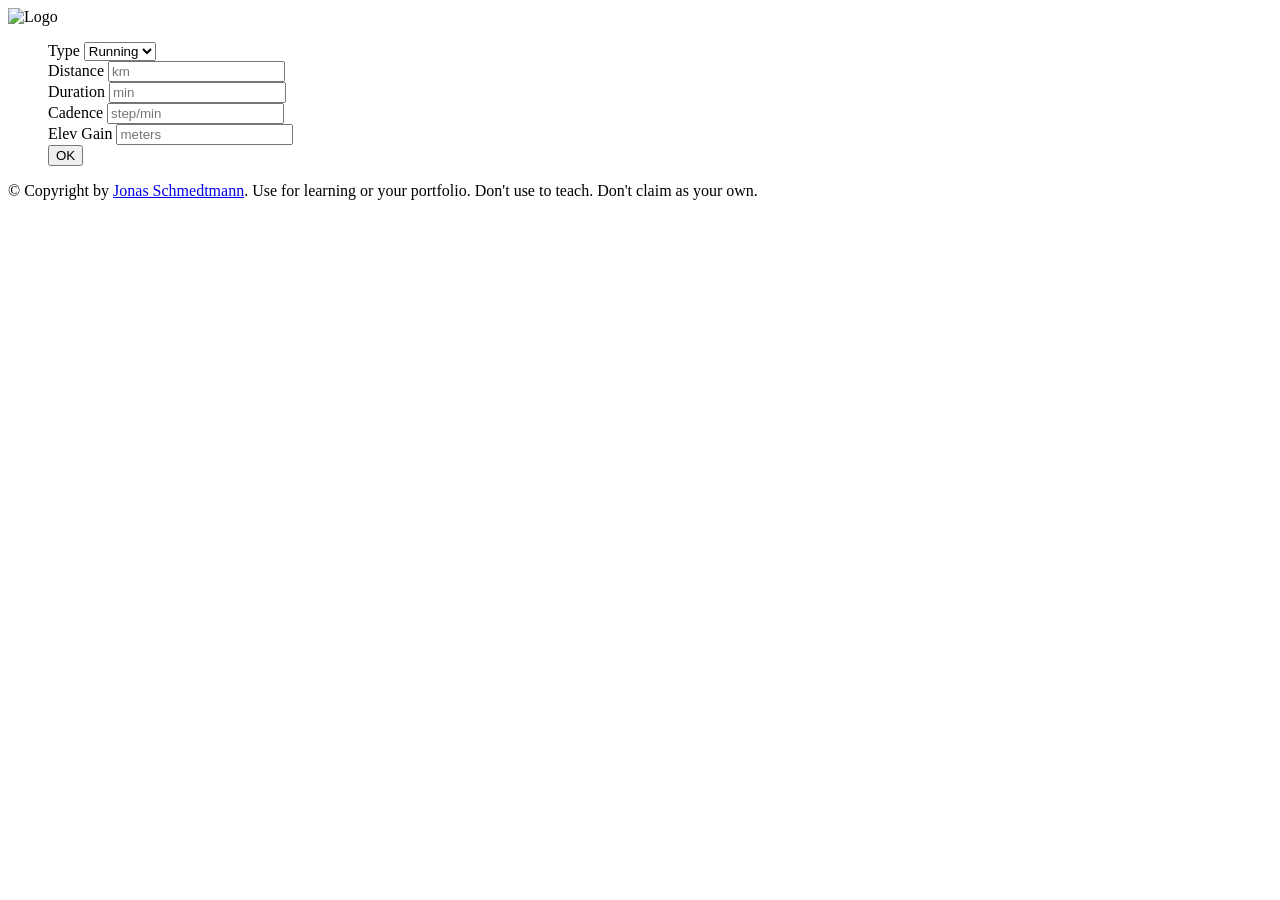
==== commit 2d594348: "Add files via upload" ====
--- a/index.html
+++ b/index.html
@@ -1,496 +1,116 @@
-<!DOCTYPE html>
-<html lang="en">
-<head>
-    <meta charset="UTF-8"/>
-    <meta name="description" content="Omnifood is an AI-powered food subscription that will make you eat healthy again,365 days per year.
-    It's tailored to your personal tastes and nutritional needs."/>
-    <meta http-equiv="X-UA-Compatible" content="IE=edge"/>
-    <!-- Always include this line of code -->
-    <meta name="viewport" content="width=device-width, initial-scale=1.0"/>
-
-
-    <title>omnifood &mdash; Never cook again!</title>
-
-    <link  rel="stylesheet" href="style.css"/>
-    <link  rel="stylesheet" href="queries.css"/>
-    <link  rel="preconnect" href="https://fonts.googleapis.com"/>
-
-<link rel="preconnect" href="https://fonts.gstatic.com" crossorigin/>
-<link href="https://fonts.googleapis.com/css2?family=Poppins:wght@300&family=Roboto+Mono&family=Roboto:ital,wght@1,900&family=Rubik:wght@400;500;600;700&display=swap" rel="stylesheet"/>
-
-<link rel="icon" href="img/favicon.png"/>
-<link rel="apple-touch-icon" href="img/apple-touch-icon.png"/>
-<link rel="manifest" href="manifest.webmanifest"/>
-
-
-<script type="module" src="https://unpkg.com/ionicons@5.5.2/dist/ionicons/ionicons.esm.js"></script>
-<script nomodule src="https://unpkg.com/ionicons@5.5.2/dist/ionicons/ionicons.js"></script>
-<script defer src="script.js"></script>
-</head>
-
-<body>
-    <header class="header">
-        <a href="#">
-        <img class="logo" alt="omnifood logo" src="img/omnifood-logo.png"/></a>
-        <nav class="main-nav">
-            <ul class="main-nav-lists">
-                <li><a class="main-nav-link" href="#how">How it works</a></li>
-                <li><a class="main-nav-link" href="#meals">Meals</a></li>
-                <li><a class="main-nav-link" href="#testimonials">Testimonials</a></li>
-                <li><a class="main-nav-link" href="#pricing">Pricing</a></li>
-                <li><a class="main-nav-link nav-cta" href="#cta">Try for free</a></li>
-            </ul>
-        </nav>
-
-        <button class="mobile-nav">
-            <ion-icon class="mobile-nav-icon" name="menu-outline"></ion-icon>
-            <ion-icon class="mobile-nav-icon icon-width" name="close-outline"></ion-icon>
-        </button>
-    </header>
-
-    <main>
-<section class="hero-section">
-    <div class="hero-class">
-
-    <div class="hero-text-box">
-    <h1 class="hero-text">A healthy meal delivered to your door, every single day</h1>
-    <p class="hero-description">The smart 365-days-per-year food subscription that will make you eat healthy again. 
-    Tailored to your personal tastes and nutritional needs.
-    </p>
-    <a class="btn1 margin-right" href="#">start eating now</a>
-    <a class="btn2" href="#">Learn more &darr;</a>
-    <div class="customer-photos">
-        <div class="customer-images">
-            <img src="img/customers/customer-1.jpg"/>
-            <img src="img/customers/customer-2.jpg"/>
-            <img src="img/customers/customer-3.jpg"/>
-            <img src="img/customers/customer-4.jpg"/>
-            <img src="img/customers/customer-5.jpg"/>
-            <img src="img/customers/customer-6.jpg"/>
-        </div>
-        <p class="customer-text">
-            <span>250,000+</span> meals last year!</p>
-    </div>
-    </div>
-    <div class="hero-img-box">
-        <picture>
-            <source srcset="img/hero.webp" type="image/webp"/>
-            <source srcset="img/hero-min.png" type="image/png">
-
-            <img src="img/hero-min.png" class="img1" alt="Woman enjoying food, meals in storage container, 
-            and food bowls on a table"/>
-
-        </picture>
-    
-    </div>
-</div>
-
-</section>
-<section class="featured-in">
-    <div class="container feature">
-    <h2 class="heading-feau-in">As featured in</h2>
-    <div class="feau-logos">
-        <img class="feau-imgs" src="img/logos/techcrunch.png" alt="techcrunch logo"/>
-        <img class="feau-imgs" src="img/logos/business-insider.png" alt="business-insider logo"/>
-        <img class="feau-imgs" src="img/logos/the-new-york-times.png" alt="the-new-york-times logo"/>
-        <img class="feau-imgs" src="img/logos/forbes.png" alt="forbes logo"/>
-        <img class="feau-imgs" src="img/logos/usa-today.png" alt="usa-today logo"/>       
-    </div>
-</div>
-</section>
-<section class="how-it-works container  ">
-    <div >
-        <span class="sub-head">How it works</span>
-        <h2 class="secondary-head">
-            Your daily dose of health in 3 simple steps
-        </h2>
-    </div>
-    <div class="grid-2-cols  grid align-center">
-        <div class="text-box">
-            <p class="step-no">01</p>
-            <h2 class="htw-topic">Tell us what you like (and what not)</h2>
-            <p class="htw-desc"> Never again waste time thinking about what to eat! Omnifood AI will create a 100% personalized weekly meal plan just for you. It makes sure you get all the nutrients and vitamins you need, no matter what diet you follow!
-            </p>
-        </div>
-        <div class="step-img-box img2">
-            <img class="img-box"  alt="iphone app preferences selection screen"src="img/app/app-screen-1.png"/>  
-            </div>
-
-             
-            <div class="step-img-box">
-            <img class="img-box"  alt="meal approving plan screen"src="img/app/app-screen-2.png"/>  
-            </div>
-            
-
-     <div class="text-box">
-                <p class="step-no">02</p>
-            <h2 class="htw-topic">Approve your weekly meal plan</h2>
-            <p class="htw-desc"> Once per week, approve the meal plan generated for you by Omnifood AI. 
-                You can change ingredients, swap entire meals, or even add your own recipes. </p>
-    </div>
-       
-           
-    
-    
-     <div class="text-box">
-            <p class="step-no">03</p>
-            <h2 class="htw-topic">Receive meals at convenient time</h2>
-            <p class="htw-desc">Best chefs in town will cook your selected meal every day, and we will deliver it to your door whenever works best for you. You can change delivery schedule and address daily!
-            </p>
-        </div>
-        <div class="step-img-box img3">
-            <img class="img-box"  alt="iphone app delivery screen" src="img/app/app-screen-3.png"/> 
-            </div> 
-    </div>
-
-
-</section>
-
-<section class="meals-section">
-    <div class="container meals-top-padding ">
-        <span class="sub-head">Meals</span>
-        <h2 class=" meals-sec-head secondary-head">
-            Omnifood AI chooses from 5,000+ recipes
-        </h2> 
-    </div>
-    <div class="container padding-top grid grid-3-cols">
-        
-        <div class="meal">
-            <img src="img/meals/meal-1.jpg" class="meal-img" alt="Japanese Gyozas"/>
-            <div class="meal-content">
-            <div class="meals-tag">
-            <span class="tag">vegeterian</span>
-            </div>
-            <p class="meal-title">Japanese Gyozas</p>
-            <ul class="meal-attributes">
-                <li class="meal-attribute"> <ion-icon class="meal-icon" name="flame-outline"></ion-icon><span><strong>650</strong> claories</span></li>
-                <li class="meal-attribute"><ion-icon class="meal-icon" name="restaurant-outline"></ion-icon><span>nutriScore<strong>74</strong> &reg;</span></li>
-                <li class="meal-attribute"><ion-icon class="meal-icon" name="star-outline"></ion-icon><span><strong>4.9</strong> rating</span></li>
-            </ul>
-        </div>
-    </div>
-        <div class="meal"> 
-            <img src="img/meals/meal-2.jpg" class="meal-img" alt="Avocado Salad"/>
-            <div class="meal-content">
-            <div class="meals-tag">
-            <span class="tag tag-vegan">Vegan</span>
-            <span class="tag tag-paleo">Paleo</span>
-
-            </div>
-            <p class="meal-title">Avocado Salad</p>
-            <ul class="meal-attributes">
-                <li class="meal-attribute"> <ion-icon class="meal-icon" name="flame-outline"></ion-icon><span><strong>400</strong> claories</span></li>
-                <li class="meal-attribute"><ion-icon class="meal-icon" name="restaurant-outline"></ion-icon><span>nutriScore<strong>92</strong> &reg;</span></li>
-                <li class="meal-attribute"><ion-icon class="meal-icon" name="star-outline"></ion-icon><span><strong>4.8</strong> rating</span></li>
-            </ul></div>
-        </div>
-        <div class="diets">
-            <h3 class="secondary-head htw-topic ">Works with any diet:</h3>
-            <ul class="diet-list">
-                <li class=diet-li>
-                    <ion-icon class="diet-list-icon" name="checkmark-outline"></ion-icon><span>Vegetarian</span></li>
-                <li class=diet-li>
-                    <ion-icon class="diet-list-icon" name="checkmark-outline"></ion-icon><span>Vegan</span></li>
-                <li class=diet-li>
-                    <ion-icon class="diet-list-icon" name="checkmark-outline"></ion-icon><span>Pescatarian</span></li>
-                <li class=diet-li>
-                    <ion-icon class="diet-list-icon" name="checkmark-outline"></ion-icon><span>Gluten-free</span></li>
-                <li class=diet-li>
-                    <ion-icon class="diet-list-icon" name="checkmark-outline"></ion-icon><span>Lactose-free</span></li>
-                <li class=diet-li>
-                    <ion-icon class="diet-list-icon" name="checkmark-outline"></ion-icon><span>Keto</span></li>
-                <li class=diet-li>
-                    <ion-icon class="diet-list-icon" name="checkmark-outline"></ion-icon><span>Paleo</span></li>
-                <li class=diet-li>
-                    <ion-icon class="diet-list-icon" name="checkmark-outline"></ion-icon><span>Low FODMAP</span></li>
-                <li class=diet-li>
-                    <ion-icon class="diet-list-icon" name="checkmark-outline"></ion-icon><span>Kid-friendly</span></li>
-            </ul>
-        </div>
-        
-    
-</section>
-
-<div class="all-recipes container">
-    <a class="below-diet-link" href="#">See all recipies </a>
-    </div>
-
-<section class="testimonial-section ">
-    <div class="testimonial-container">
-    <div >
-        <span class="sub-head">Testimonials</span>
-        <h2 class="secondary-head testi-sec-head">
-            Once you try it,you can't go back
-        </h2>
-    </div>
-    <div class="testimonials">
-        <figure class="testimonial">
-        <img class="testi-img" alt="photo of a customer" src="img/customers/dave.jpg"/>
-        <blockquote class="testi-quote">Inexpensive, healthy and great-tasting meals,
-             without even having to order manually! It feels truly magical</blockquote>
-             <p class="testi-name">&mdash;Dave Bryson</p>
-        </figure>
-    
-
-    
-        <figure class="testimonial">
-        <img class="testi-img" alt="photo of a customer" src="img/customers/ben.jpg"/>
-        <blockquote class="testi-quote">The AI algorithm is crazy good, it chooses the right meals for me every time. 
-            It's amazing not to worry about food anymore!</blockquote>
-             <p class="testi-name">&mdash;Ben Hadley</p>
-        </figure>
-    
-
-   
-        <figure class="testimonial">
-        <img class="testi-img" alt="photo of a customer" src="img/customers/steve.jpg"/>
-        <blockquote class="testi-quote">Omnifood is a life saver! I just started a company, so there's no time for cooking. 
-            I couldn't live without my daily meals now! </blockquote>
-             <p class="testi-name">&mdash;Steve Miller</p>
-        </figure>
-    
-
-    
-        <figure class="testimonial">
-        <img class="testi-img" alt="photo of a customer" src="img/customers/hannah.jpg"/>
-        <blockquote class="testi-quote">I got Omnifood for the whole family, and it frees up so much time! Plus,
-             everything is organic and vegan and without plastic.</blockquote>
-             <p class="testi-name">&mdash;Hannah Smith</p>
-        </figure>
-    </div>
-</div>
-
-    <div class="gallery">
-      <figure class="gallery-item">
-        <img class="gallery-img" src="img/gallery/gallery-1.jpg" alt="Photo of beautifully arranged food"/>
-      </figure>
-      <figure class="gallery-item">
-        <img class="gallery-img" src="img/gallery/gallery-2.jpg" alt="Photo of beautifully arranged food"/>
-      </figure> 
-      <figure class="gallery-item">
-        <img class="gallery-img" src="img/gallery/gallery-3.jpg" alt="Photo of beautifully arranged food"/>
-      </figure>
-       <figure class="gallery-item">
-        <img class="gallery-img" src="img/gallery/gallery-4.jpg" alt="Photo of beautifully arranged food"/>
-      </figure>
-      <figure class="gallery-item">
-        <img class="gallery-img" src="img/gallery/gallery-5.jpg" alt="Photo of beautifully arranged food"/>
-      </figure>
-      <figure class="gallery-item">
-        <img class="gallery-img" src="img/gallery/gallery-6.jpg" alt="Photo of beautifully arranged food"/>
-      </figure>
-      <figure class="gallery-item">
-        <img class="gallery-img" src="img/gallery/gallery-7.jpg" alt="Photo of beautifully arranged food"/>
-      </figure>
-      <figure class="gallery-item">
-        <img class="gallery-img" src="img/gallery/gallery-8.jpg" alt="Photo of beautifully arranged food"/>
-      </figure>
-      <figure class="gallery-item">
-        <img class="gallery-img" src="img/gallery/gallery-9.jpg" alt="Photo of beautifully arranged food"/>
-      </figure>
-      <figure class="gallery-item">
-        <img class="gallery-img" src="img/gallery/gallery-10.jpg" alt="Photo of beautifully arranged food"/>
-      </figure>
-      <figure class="gallery-item">
-        <img class="gallery-img" src="img/gallery/gallery-11.jpg" alt="Photo of beautifully arranged food"/>
-      </figure>
-      <figure class="gallery-item">
-        <img class="gallery-img" src="img/gallery/gallery-12.jpg" alt="Photo of beautifully arranged food"/>
-      </figure>
-    </div>
-        
-    
-</section>
-<section class="pricing-section">
-    <div class="container">
-        <span class="sub-head">pricing</span>
-        <h2 class="secondary-head">
-            Eating well without breaking the bank
-        </h2>
-    </div>
-    <div class="container grid grid-2-cols margin-bot">
-        <div class="pricing-plan plan-starter">
-            <header class="plan-head">
-            <p class="plan-name">Starter</p>
-            <p class="plan-price"><span>$</span>399</p>
-            <p class="plan-text">Per month.That's just $13 per meal!</p></header>
-            <ul class="diet-list">
-                <li class=diet-li>
-                    <ion-icon class="diet-list-icon" name="checkmark-outline"></ion-icon>
-                    <span>1 meal per day</span></li>
-                <li class=diet-li>
-                    <ion-icon class="diet-list-icon" name="checkmark-outline"></ion-icon>
-                    <span>Order from 11am to 9pm</span></li>
-                <li class=diet-li>
-                    <ion-icon class="diet-list-icon" name="checkmark-outline"></ion-icon>
-                    <span> Delivery is free</span></li>
-                <li class=diet-li>
-                    <ion-icon class="diet-list-icon" name="close-outline"></ion-icon>
-                   <span></span></li>
-                 
-            </ul> 
-            <div class="plan-sign-up">
-            <a class="btn1 btn-start" href="#">start eating now</a></div>
-        </div>
-        <div class="pricing-plan plan-complete">
-            <header class="plan-head">
-            <p class="plan-name">Complete</p>
-            <p class="plan-price"><span>$</span>649</p>
-            <p class="plan-text">Per month.That's just $11 per meal!</p>
-            </header>
-            <ul class="diet-list">
-                <li class=diet-li>
-                    <ion-icon class="diet-list-icon" name="checkmark-outline"></ion-icon>
-                    <span> 2 meals per day</span></li>
-                <li class=diet-li>
-                    <ion-icon class="diet-list-icon" name="checkmark-outline"></ion-icon>
-                    <span>Order 24/7</span></li>
-                <li class=diet-li>
-                    <ion-icon class="diet-list-icon" name="checkmark-outline"></ion-icon>
-                    <span>Delivery is free</span></li>
-                <li class=diet-li>
-                    <ion-icon class="diet-list-icon" name="checkmark-outline"></ion-icon>
-                    <span> Get access to latest recipes </span></li>
-            </ul> 
-            <div class="plan-sign-up">
-                <a class="btn1 btn-start" href="#">start eating now</a></div>
-        </div>   
-    </div>
-    <div class="container grid">
-        <aside class="plan-details">
-        Prices include all applicable taxes. You can cancel at any time.
-        Both plan include the follouwing</aside>
-    </div>
-    
-<div class="container grid grid-4-cols ">
-    
-    <div class="feature">
-        <ion-icon class="feature-icon" name="infinite-outline"></ion-icon>
-        <p class="feature-title">Never cook again!<p></p>
-        <p class="featur-text">Our subscriptions cover 365 days per year, 
-            even including major holidays.
-        <p>
-         </div>
-    <div class="feature">
-        <ion-icon class="feature-icon" name="nutrition-outline"></ion-icon>
-         <p class="feature-title">Local and organic</p>
-    <p class="featur-text">Our cooks only use local, fresh,
-         and organic products to prepare your meals.
-    </p>
-    </div>
-    
-    <div class="feature">
-        <ion-icon class="feature-icon" name="leaf-outline"></ion-icon>
-         <p class="feature-title">No waste</p>
-    <p class="featur-text">All our partners only use reusable containers to package all your meals.
-       
-    </p>
-    </div>
-    <div class="feature">
-        <ion-icon class="feature-icon" name="pause-outline"></ion-icon>
-         <p class="feature-title">Pause anytime</p>
-    <p class="featur-text">
-         Going on vacation? Just pause your subscription, and we refund unused days.
-    </p>
-    </div>
-</div>
-</section>
-
-<section class="section-cta">
-    <div class="container">
-        <div class="cta">
-            <div class="cta-text">
-                <h2 class="secondary-head">Get your first meal for free!</h2>
-                <p class="cta-para">Healthy, tasty and hassle-free meals are waiting for you. 
-                    Start eating well today. You can cancel or pause anytime. And the first meal is on us!</p>
-                    
-                    <form class="cta-form" action="#">
-                    <div>
-                        <label for="full-name">Full Name</label>
-                        <input id="full-name" type="text" placeholder="John Smith" required/>
-                    </div>
-                
-                    <div>
-                        <label for="email">Email address</label>
-                        <input id=email type="email" placeholder="me@gmail.com" required/>
-                    </div>
-                    <div>    
-                        <label for="select-where">Where did you from us</label>
-                        <select id="select-where" required>
-                            <option value="">Please choose one option:</option>
-                            <option value="freinds">Freinds and Family</option>
-                            <option value="youtube">youtube</option>
-                            <option value="podcast">podcast</option>
-                            <option value="ad">Facebook ad</option>
-                            <option value="others">others</option>
-                        </select>
-                    </div>
-                      
-                        <button class="btn btn-form">Sign up now</button>
-                        <!-- <input type="checkbox"/>
-                        <input type="number"/> -->
-                    </form>
-            </div>
-           
-            <div class="cta-img" role="img" aria-label="a women enjoying food"></div>
-        </div>
-    </div>
-</section>
-</main>
-
-<footer class="footer">
-    <div class="container grid-footer">
-        <div class="footer-logos">
-            <a href="#" class="footer-logo">
-                <img class="logo logo2" alt="omnifood logo" src="img/omnifood-logo.png"/></a>
-                <ul class="social-icons">
-                    <li><a href="#" class="footer-li"></a><ion-icon class="social-links" name="logo-instagram"></ion-icon></li>
-                    <li><a href="#" class="footer-li"></a><ion-icon class="social-links" name="logo-facebook"></ion-icon></li>
-                    <li><a href="#" class="footer-li"></a><ion-icon class="social-links" name="logo-twitter"></ion-icon></li>
-                </ul>
-                <p class="footer-logos-text">Copyright &copy; <span class="year">2024</span> by Omnifood.Inc<br/> All rights received</p>
-        </div>
-        <div class="footer-contact">
-            <p class="footer-heading">Contact us</p>
-            <address class="contact">
-            <p class="footer-address">623 Harrison St., 2nd Floor, San Francisco, CA 94107</p>
-            <p class=footer-cont-mail>
-            <a href="tel: 415-201-6370" class="footer-li"> 415-201-6370</a><br/>
-            <a href="mailto: hello@omnifood.com" class="footer-li"> hello@omnifood.com</a>        
-            </p>
-            </address>
-        </div>
-        <div class="footer-account">
-            <p class="footer-heading">Account</p>
-            <ul class="footer-ul">
-                <a href="#" class="footer-li"><li>Create Account</li></a>
-                <a href="#" class="footer-li"><li>Sign up</li></a>
-                <a href="#" class="footer-li"><li>ios app</li></a>
-                <a href="#" class="footer-li"><li>Android app</li></a>
-            </ul>
-        </div>
-        <div class="footer-company">
-            <p class="footer-heading">Company</p>
-            <ul class="footer-ul">
-                <li><a href="#" class="footer-li">About Omnifood</a></li>
-                <li><a href="#" class="footer-li">For Business</a></li>
-                <li><a href="#" class="footer-li">Cooking partners</a></li>
-                <li><a href="#" class="footer-li">Careers</a></li>
-            </ul>
-        </div>
-        <div class="footer-resources">
-            <p class="footer-heading">Resources</p>
-            <ul class="footer-ul">
-                <li><a href="#" class="footer-li">Recipe directory</a></li>
-                <li><a href="#" class="footer-li">Help center</a></li>
-                <li><a href="#" class="footer-li">C Privacy & terms</a></li>
-            </ul>     
-        </div>
-
-    </div>
-</footer>
-
-
-    
-</body>
+<!DOCTYPE html>
+<html lang="en">
+
+<head>
+  <meta charset="UTF-8" />
+  <meta name="viewport" content="width=device-width, initial-scale=1.0" />
+  <meta http-equiv="X-UA-Compatible" content="ie=edge" />
+  <link rel="shortcut icon" type="image/png" href="/icon.png" />
+
+  <link href="https://fonts.googleapis.com/css2?family=Manrope:wght@400;600;700;800&display=swap" rel="stylesheet" />
+
+  <link rel="stylesheet" href="style.css" />
+  <link rel="stylesheet" href="https://unpkg.com/leaflet@1.9.3/dist/leaflet.css"
+    integrity="sha256-kLaT2GOSpHechhsozzB+flnD+zUyjE2LlfWPgU04xyI=" crossorigin="" />
+
+  <script defer src="https://unpkg.com/leaflet@1.9.3/dist/leaflet.js"
+    integrity="sha256-WBkoXOwTeyKclOHuWtc+i2uENFpDZ9YPdf5Hf+D7ewM=" crossorigin="">
+    </script>
+
+  <script defer src="script.js"></script>
+  <title>mapty // Map your workouts</title>
+</head>
+
+<body>
+  <div class="sidebar">
+    <img src="logo.png" alt="Logo" class="logo" />
+
+    <ul class="workouts">
+      <form class="form hidden">
+        <div class="form__row">
+          <label class="form__label">Type</label>
+          <select class="form__input form__input--type">
+            <option value="running">Running</option>
+            <option value="cycling">Cycling</option>
+          </select>
+        </div>
+        <div class="form__row">
+          <label class="form__label">Distance</label>
+          <input class="form__input form__input--distance" placeholder="km" />
+        </div>
+        <div class="form__row">
+          <label class="form__label">Duration</label>
+          <input class="form__input form__input--duration" placeholder="min" />
+        </div>
+        <div class="form__row">
+          <label class="form__label">Cadence</label>
+          <input class="form__input form__input--cadence" placeholder="step/min" />
+        </div>
+        <div class="form__row form__row--hidden">
+          <label class="form__label">Elev Gain</label>
+          <input class="form__input form__input--elevation" placeholder="meters" />
+        </div>
+        <button class="form__btn">OK</button>
+      </form>
+
+      <!-- <li class="workout workout--running" data-id="1234567890">
+          <h2 class="workout__title">Running on April 14</h2>
+          <div class="workout__details">
+            <span class="workout__icon">🏃‍♂️</span>
+            <span class="workout__value">5.2</span>
+            <span class="workout__unit">km</span>
+          </div>
+          <div class="workout__details">
+            <span class="workout__icon">⏱</span>
+            <span class="workout__value">24</span>
+            <span class="workout__unit">min</span>
+          </div>
+          <div class="workout__details">
+            <span class="workout__icon">⚡️</span>
+            <span class="workout__value">4.6</span>
+            <span class="workout__unit">min/km</span>
+          </div>
+          <div class="workout__details">
+            <span class="workout__icon">🦶🏼</span>
+            <span class="workout__value">178</span>
+            <span class="workout__unit">spm</span>
+          </div>
+        </li>
+
+        <li class="workout workout--cycling" data-id="1234567891">
+          <h2 class="workout__title">Cycling on April 5</h2>
+          <div class="workout__details">
+            <span class="workout__icon">🚴‍♀️</span>
+            <span class="workout__value">27</span>
+            <span class="workout__unit">km</span>
+          </div>
+          <div class="workout__details">
+            <span class="workout__icon">⏱</span>
+            <span class="workout__value">95</span>
+            <span class="workout__unit">min</span>
+          </div>
+          <div class="workout__details">
+            <span class="workout__icon">⚡️</span>
+            <span class="workout__value">16</span>
+            <span class="workout__unit">km/h</span>
+          </div>
+          <div class="workout__details">
+            <span class="workout__icon">⛰</span>
+            <span class="workout__value">223</span>
+            <span class="workout__unit">m</span>
+          </div>
+        </li> -->
+    </ul>
+
+    <p class="copyright">
+      &copy; Copyright by
+      <a class="twitter-link" target="_blank" href="https://twitter.com/jonasschmedtman">Jonas Schmedtmann</a>. Use for
+      learning or your portfolio. Don't use to teach. Don't claim
+      as your own.
+    </p>
+  </div>
+
+  <div id="map"></div>
+</body>
+
 </html>
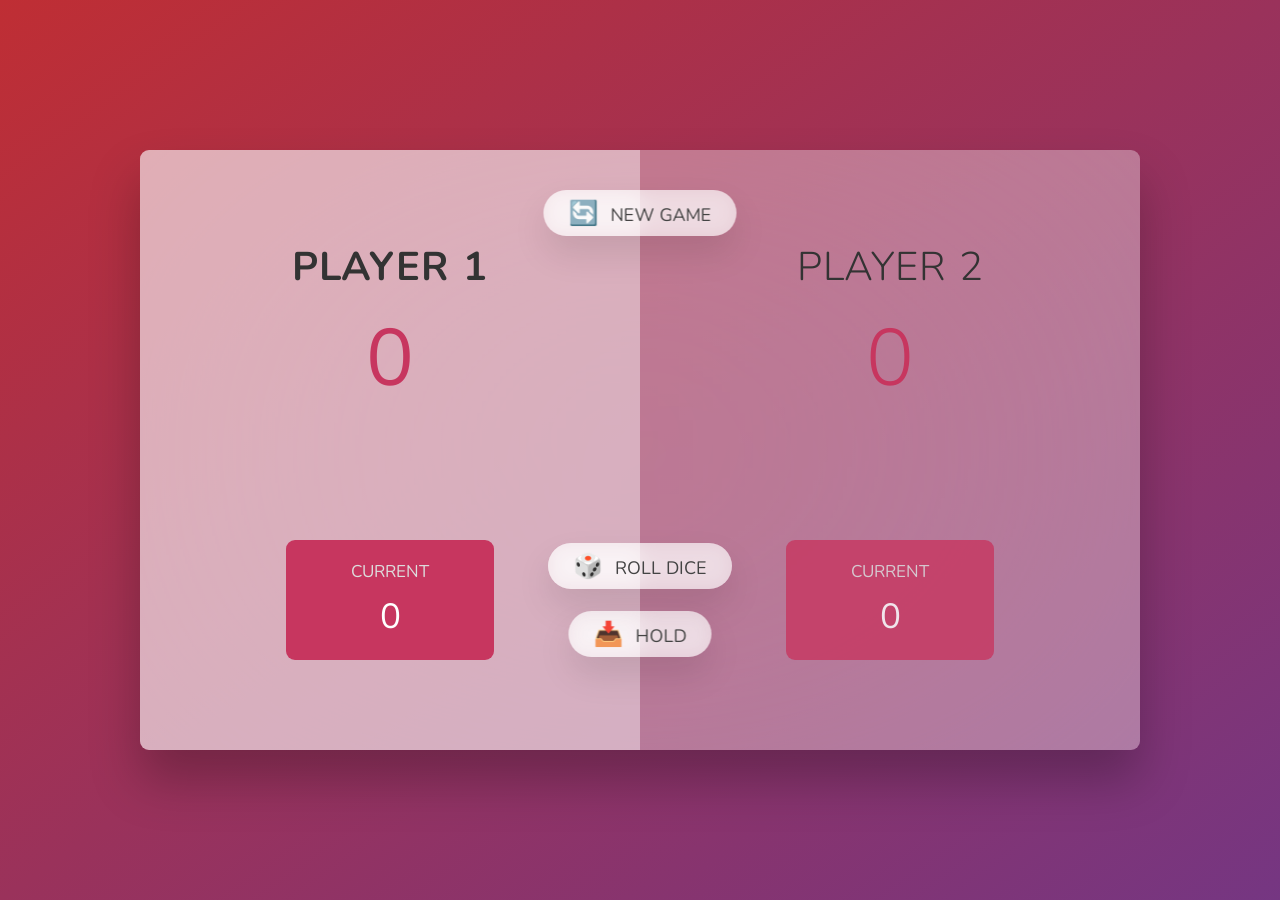
==== commit 8ce3f48c: "Add files via upload" ====
--- a/index.html
+++ b/index.html
@@ -5,112 +5,42 @@
   <meta charset="UTF-8" />
   <meta name="viewport" content="width=device-width, initial-scale=1.0" />
   <meta http-equiv="X-UA-Compatible" content="ie=edge" />
-  <link rel="shortcut icon" type="image/png" href="/icon.png" />
-
-  <link href="https://fonts.googleapis.com/css2?family=Manrope:wght@400;600;700;800&display=swap" rel="stylesheet" />
-
   <link rel="stylesheet" href="style.css" />
-  <link rel="stylesheet" href="https://unpkg.com/leaflet@1.9.3/dist/leaflet.css"
-    integrity="sha256-kLaT2GOSpHechhsozzB+flnD+zUyjE2LlfWPgU04xyI=" crossorigin="" />
-
-  <script defer src="https://unpkg.com/leaflet@1.9.3/dist/leaflet.js"
-    integrity="sha256-WBkoXOwTeyKclOHuWtc+i2uENFpDZ9YPdf5Hf+D7ewM=" crossorigin="">
-    </script>
-
-  <script defer src="script.js"></script>
-  <title>mapty // Map your workouts</title>
+  <title>Pig Game</title>
 </head>
 
 <body>
-  <div class="sidebar">
-    <img src="logo.png" alt="Logo" class="logo" />
+  <main>
+    <section class="player player--0 player--active">
+      <h2 class="name" id="name--0">Player 1</h2>
+      <p class="score" id="score--0">43</p>
+      <div class="current">
+        <p class="current-label">Current</p>
+        <p class="current-score" id="current--0">0</p>
+      </div>
 
-    <ul class="workouts">
-      <form class="form hidden">
-        <div class="form__row">
-          <label class="form__label">Type</label>
-          <select class="form__input form__input--type">
-            <option value="running">Running</option>
-            <option value="cycling">Cycling</option>
-          </select>
-        </div>
-        <div class="form__row">
-          <label class="form__label">Distance</label>
-          <input class="form__input form__input--distance" placeholder="km" />
-        </div>
-        <div class="form__row">
-          <label class="form__label">Duration</label>
-          <input class="form__input form__input--duration" placeholder="min" />
-        </div>
-        <div class="form__row">
-          <label class="form__label">Cadence</label>
-          <input class="form__input form__input--cadence" placeholder="step/min" />
-        </div>
-        <div class="form__row form__row--hidden">
-          <label class="form__label">Elev Gain</label>
-          <input class="form__input form__input--elevation" placeholder="meters" />
-        </div>
-        <button class="form__btn">OK</button>
-      </form>
+    </section>
+    <section class="player player--1">
+      <h2 class="name" id="name--1">Player 2</h2>
+      <p class="score" id="score--1">24</p>
+      <div class="current">
+        <p class="current-label">Current</p>
+        <p class="current-score" id="current--1">0</p>
+      </div>
+    </section>
 
-      <!-- <li class="workout workout--running" data-id="1234567890">
-          <h2 class="workout__title">Running on April 14</h2>
-          <div class="workout__details">
-            <span class="workout__icon">🏃‍♂️</span>
-            <span class="workout__value">5.2</span>
-            <span class="workout__unit">km</span>
-          </div>
-          <div class="workout__details">
-            <span class="workout__icon">⏱</span>
-            <span class="workout__value">24</span>
-            <span class="workout__unit">min</span>
-          </div>
-          <div class="workout__details">
-            <span class="workout__icon">⚡️</span>
-            <span class="workout__value">4.6</span>
-            <span class="workout__unit">min/km</span>
-          </div>
-          <div class="workout__details">
-            <span class="workout__icon">🦶🏼</span>
-            <span class="workout__value">178</span>
-            <span class="workout__unit">spm</span>
-          </div>
-        </li>
+    <img src="dice-1.png" alt="Playing dice" class="dice hidden" />
+    <img src="dice-2.png" alt="Playing dice" class="dice hidden" />
+    <img src="dice-3.png" alt="Playing dice" class="dice hidden" />
+    <img src="dice-4.png" alt="Playing dice" class="dice hidden" />
+    <img src="dice-5.png" alt="Playing dice" class="dice hidden" />
+    <img src="dice-6.png" alt="Playing dice" class="dice hidden" />
 
-        <li class="workout workout--cycling" data-id="1234567891">
-          <h2 class="workout__title">Cycling on April 5</h2>
-          <div class="workout__details">
-            <span class="workout__icon">🚴‍♀️</span>
-            <span class="workout__value">27</span>
-            <span class="workout__unit">km</span>
-          </div>
-          <div class="workout__details">
-            <span class="workout__icon">⏱</span>
-            <span class="workout__value">95</span>
-            <span class="workout__unit">min</span>
-          </div>
-          <div class="workout__details">
-            <span class="workout__icon">⚡️</span>
-            <span class="workout__value">16</span>
-            <span class="workout__unit">km/h</span>
-          </div>
-          <div class="workout__details">
-            <span class="workout__icon">⛰</span>
-            <span class="workout__value">223</span>
-            <span class="workout__unit">m</span>
-          </div>
-        </li> -->
-    </ul>
-
-    <p class="copyright">
-      &copy; Copyright by
-      <a class="twitter-link" target="_blank" href="https://twitter.com/jonasschmedtman">Jonas Schmedtmann</a>. Use for
-      learning or your portfolio. Don't use to teach. Don't claim
-      as your own.
-    </p>
-  </div>
-
-  <div id="map"></div>
+    <button class="btn btn--new">🔄 New game</button>
+    <button class="btn btn--roll">🎲 Roll dice</button>
+    <button class="btn btn--hold">📥 Hold</button>
+  </main>
+  <script src="script.js"></script>
 </body>
 
 </html>
--- a/style.css
+++ b/style.css
@@ -0,0 +1,175 @@
+@import url('https://fonts.googleapis.com/css2?family=Nunito&display=swap');
+
+* {
+  margin: 0;
+  padding: 0;
+  box-sizing: inherit;
+}
+
+html {
+  font-size: 62.5%;
+  box-sizing: border-box;
+}
+
+body {
+  font-family: 'Nunito', sans-serif;
+  font-weight: 400;
+  height: 100vh;
+  color: #333;
+  background-image: linear-gradient(to top left, #753682 0%, #bf2e34 100%);
+  display: flex;
+  align-items: center;
+  justify-content: center;
+}
+
+/* LAYOUT */
+main {
+  position: relative;
+  width: 100rem;
+  height: 60rem;
+  background-color: rgba(255, 255, 255, 0.35);
+  backdrop-filter: blur(200px);
+  filter: blur();
+  box-shadow: 0 3rem 5rem rgba(0, 0, 0, 0.25);
+  border-radius: 9px;
+  overflow: hidden;
+  display: flex;
+}
+
+.player {
+  flex: 50%;
+  padding: 9rem;
+  display: flex;
+  flex-direction: column;
+  align-items: center;
+  transition: all 0.75s;
+}
+
+/* ELEMENTS */
+.name {
+  position: relative;
+  font-size: 4rem;
+  text-transform: uppercase;
+  letter-spacing: 1px;
+  word-spacing: 2px;
+  font-weight: 300;
+  margin-bottom: 1rem;
+}
+
+.score {
+  font-size: 8rem;
+  font-weight: 300;
+  color: #c7365f;
+  margin-bottom: auto;
+}
+
+.player--active {
+  background-color: rgba(255, 255, 255, 0.4);
+}
+
+.player--active .name {
+  font-weight: 700;
+}
+
+.player--active .score {
+  font-weight: 400;
+}
+
+.player--active .current {
+  opacity: 1;
+}
+
+.current {
+  background-color: #c7365f;
+  opacity: 0.8;
+  border-radius: 9px;
+  color: #fff;
+  width: 65%;
+  padding: 2rem;
+  text-align: center;
+  transition: all 0.75s;
+}
+
+.current-label {
+  text-transform: uppercase;
+  margin-bottom: 1rem;
+  font-size: 1.7rem;
+  color: #ddd;
+}
+
+.current-score {
+  font-size: 3.5rem;
+}
+
+/* ABSOLUTE POSITIONED ELEMENTS */
+.btn {
+  position: absolute;
+  left: 50%;
+  transform: translateX(-50%);
+  color: #444;
+  background: none;
+  border: none;
+  font-family: inherit;
+  font-size: 1.8rem;
+  text-transform: uppercase;
+  cursor: pointer;
+  font-weight: 400;
+  transition: all 0.2s;
+
+  background-color: white;
+  background-color: rgba(255, 255, 255, 0.6);
+  backdrop-filter: blur(10px);
+
+  padding: 0.7rem 2.5rem;
+  border-radius: 50rem;
+  box-shadow: 0 1.75rem 3.5rem rgba(0, 0, 0, 0.1);
+}
+
+.btn::first-letter {
+  font-size: 2.4rem;
+  display: inline-block;
+  margin-right: 0.7rem;
+}
+
+.btn--new {
+  top: 4rem;
+}
+
+.btn--roll {
+  top: 39.3rem;
+}
+
+.btn--hold {
+  top: 46.1rem;
+}
+
+.btn:active {
+  transform: translate(-50%, 3px);
+  box-shadow: 0 1rem 2rem rgba(0, 0, 0, 0.15);
+}
+
+.btn:focus {
+  outline: none;
+}
+
+.dice {
+  position: absolute;
+  left: 50%;
+  top: 16.5rem;
+  transform: translateX(-50%);
+  height: 10rem;
+  box-shadow: 0 2rem 5rem rgba(0, 0, 0, 0.2);
+}
+
+.player--winner {
+  background-color: #2f2f2f;
+}
+
+.player--winner .name {
+  font-weight: 700;
+  color: #c7365f;
+}
+
+.hidden {
+  display: none;
+}
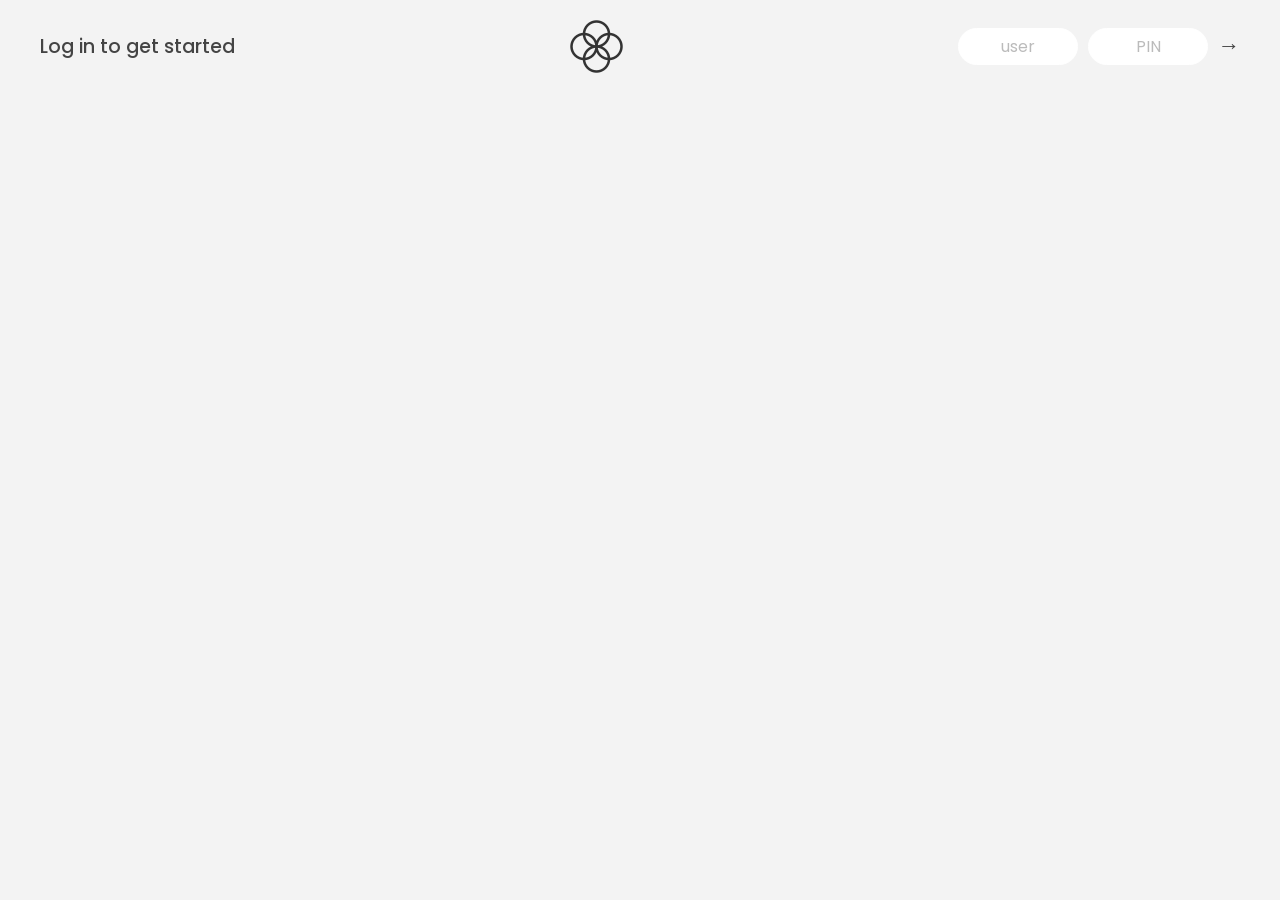
==== commit 39be0ba9: "Add files via upload" ====
--- a/index.html
+++ b/index.html
@@ -1,46 +1,128 @@
 <!DOCTYPE html>
 <html lang="en">
+  <head>
+    <meta charset="UTF-8" />
+    <meta name="viewport" content="width=device-width, initial-scale=1.0" />
+    <meta http-equiv="X-UA-Compatible" content="ie=edge" />
+    <link rel="shortcut icon" type="image/png" href="/icon.png" />
 
-<head>
-  <meta charset="UTF-8" />
-  <meta name="viewport" content="width=device-width, initial-scale=1.0" />
-  <meta http-equiv="X-UA-Compatible" content="ie=edge" />
-  <link rel="stylesheet" href="style.css" />
-  <title>Pig Game</title>
-</head>
+    <link
+      href="https://fonts.googleapis.com/css?family=Poppins:400,500,600&display=swap"
+      rel="stylesheet"
+    />
 
-<body>
-  <main>
-    <section class="player player--0 player--active">
-      <h2 class="name" id="name--0">Player 1</h2>
-      <p class="score" id="score--0">43</p>
-      <div class="current">
-        <p class="current-label">Current</p>
-        <p class="current-score" id="current--0">0</p>
+    <link rel="stylesheet" href="style.css" />
+    <title>Bankist</title>
+  </head>
+  <body>
+    <!-- TOP NAVIGATION -->
+    <nav>
+      <p class="welcome">Log in to get started</p>
+      <img src="logo.png" alt="Logo" class="logo" />
+      <form class="login">
+        <input
+          type="text"
+          placeholder="user"
+          class="login__input login__input--user"
+        />
+        <!-- In practice, use type="password" -->
+        <input
+          type="text"
+          placeholder="PIN"
+          maxlength="4"
+          class="login__input login__input--pin"
+        />
+        <button class="login__btn">&rarr;</button>
+      </form>
+    </nav>
+
+    <main class="app">
+      <!-- BALANCE -->
+      <div class="balance">
+        <div>
+          <p class="balance__label">Current balance</p>
+          <p class="balance__date">
+            As of <span class="date">05/03/2037</span>
+          </p>
+        </div>
+        <p class="balance__value">0000€</p>
       </div>
 
-    </section>
-    <section class="player player--1">
-      <h2 class="name" id="name--1">Player 2</h2>
-      <p class="score" id="score--1">24</p>
-      <div class="current">
-        <p class="current-label">Current</p>
-        <p class="current-score" id="current--1">0</p>
+      <!-- MOVEMENTS -->
+      <div class="movements">
+        <div class="movements__row">
+          <div class="movements__type movements__type--deposit">2 deposit</div>
+          <div class="movements__date">3 days ago</div>
+          <div class="movements__value">4 000€</div>
+        </div>
+        <div class="movements__row">
+          <div class="movements__type movements__type--withdrawal">
+            1 withdrawal
+          </div>
+          <div class="movements__date">24/01/2037</div>
+          <div class="movements__value">-378€</div>
+        </div>
       </div>
-    </section>
 
-    <img src="dice-1.png" alt="Playing dice" class="dice hidden" />
-    <img src="dice-2.png" alt="Playing dice" class="dice hidden" />
-    <img src="dice-3.png" alt="Playing dice" class="dice hidden" />
-    <img src="dice-4.png" alt="Playing dice" class="dice hidden" />
-    <img src="dice-5.png" alt="Playing dice" class="dice hidden" />
-    <img src="dice-6.png" alt="Playing dice" class="dice hidden" />
+      <!-- SUMMARY -->
+      <div class="summary">
+        <p class="summary__label">In</p>
+        <p class="summary__value summary__value--in">0000€</p>
+        <p class="summary__label">Out</p>
+        <p class="summary__value summary__value--out">0000€</p>
+        <p class="summary__label">Interest</p>
+        <p class="summary__value summary__value--interest">0000€</p>
+        <button class="btn--sort">&downarrow; SORT</button>
+      </div>
 
-    <button class="btn btn--new">🔄 New game</button>
-    <button class="btn btn--roll">🎲 Roll dice</button>
-    <button class="btn btn--hold">📥 Hold</button>
-  </main>
-  <script src="script.js"></script>
-</body>
+      <!-- OPERATION: TRANSFERS -->
+      <div class="operation operation--transfer">
+        <h2>Transfer money</h2>
+        <form class="form form--transfer">
+          <input type="text" class="form__input form__input--to" />
+          <input type="number" class="form__input form__input--amount" />
+          <button class="form__btn form__btn--transfer">&rarr;</button>
+          <label class="form__label">Transfer to</label>
+          <label class="form__label">Amount</label>
+        </form>
+      </div>
 
-</html>+      <!-- OPERATION: LOAN -->
+      <div class="operation operation--loan">
+        <h2>Request loan</h2>
+        <form class="form form--loan">
+          <input type="number" class="form__input form__input--loan-amount" />
+          <button class="form__btn form__btn--loan">&rarr;</button>
+          <label class="form__label form__label--loan">Amount</label>
+        </form>
+      </div>
+
+      <!-- OPERATION: CLOSE -->
+      <div class="operation operation--close">
+        <h2>Close account</h2>
+        <form class="form form--close">
+          <input type="text" class="form__input form__input--user" />
+          <input
+            type="password"
+            maxlength="6"
+            class="form__input form__input--pin"
+          />
+          <button class="form__btn form__btn--close">&rarr;</button>
+          <label class="form__label">Confirm user</label>
+          <label class="form__label">Confirm PIN</label>
+        </form>
+      </div>
+
+      <!-- LOGOUT TIMER -->
+      <p class="logout-timer">
+        You will be logged out in <span class="timer">05:00</span>
+      </p>
+    </main>
+
+    <!-- <footer>
+      &copy; by Jonas Schmedtmann. Don't claim as your own :)
+    </footer> -->
+
+    <script src="script.js"></script>
+  </body>
+</html>
--- a/style.css
+++ b/style.css
@@ -1,4 +1,8 @@
-@import url('https://fonts.googleapis.com/css2?family=Nunito&display=swap');
+/*
+ * Use this CSS to learn some intersting techniques,
+ * in case you're wondering how I built the UI.
+ * Have fun! 😁
+ */
 
 * {
   margin: 0;
@@ -12,164 +16,284 @@
 }
 
 body {
-  font-family: 'Nunito', sans-serif;
+  font-family: "Poppins", sans-serif;
+  color: #444;
+  background-color: #f3f3f3;
+  height: 100vh;
+  padding: 2rem;
+}
+
+nav {
+  display: flex;
+  justify-content: space-between;
+  align-items: center;
+  padding: 0 2rem;
+}
+
+.welcome {
+  font-size: 1.9rem;
+  font-weight: 500;
+}
+
+.logo {
+  height: 5.25rem;
+}
+
+.login {
+  display: flex;
+}
+
+.login__input {
+  border: none;
+  padding: 0.5rem 2rem;
+  font-size: 1.6rem;
+  font-family: inherit;
+  text-align: center;
+  width: 12rem;
+  border-radius: 10rem;
+  margin-right: 1rem;
+  color: inherit;
+  border: 1px solid #fff;
+  transition: all 0.3s;
+}
+
+.login__input:focus {
+  outline: none;
+  border: 1px solid #ccc;
+}
+
+.login__input::placeholder {
+  color: #bbb;
+}
+
+.login__btn {
+  border: none;
+  background: none;
+  font-size: 2.2rem;
+  color: inherit;
+  cursor: pointer;
+  transition: all 0.3s;
+}
+
+.login__btn:hover,
+.login__btn:focus,
+.btn--sort:hover,
+.btn--sort:focus {
+  outline: none;
+  color: #777;
+}
+
+/* MAIN */
+.app {
+  position: relative;
+  max-width: 100rem;
+  margin: 4rem auto;
+  display: grid;
+  grid-template-columns: 4fr 3fr;
+  grid-template-rows: auto repeat(3, 15rem) auto;
+  gap: 2rem;
+
+  /* NOTE This creates the fade in/out anumation */
+  opacity: 0;
+  transition: all 1s;
+}
+
+.balance {
+  grid-column: 1 / span 2;
+  display: flex;
+  align-items: flex-end;
+  justify-content: space-between;
+  margin-bottom: 2rem;
+}
+
+.balance__label {
+  font-size: 2.2rem;
+  font-weight: 500;
+  margin-bottom: -0.2rem;
+}
+
+.balance__date {
+  font-size: 1.4rem;
+  color: #888;
+}
+
+.balance__value {
+  font-size: 4.5rem;
   font-weight: 400;
-  height: 100vh;
+}
+
+/* MOVEMENTS */
+.movements {
+  grid-row: 2 / span 3;
+  background-color: #fff;
+  border-radius: 1rem;
+  overflow: scroll;
+}
+
+.movements__row {
+  padding: 2.25rem 4rem;
+  display: flex;
+  align-items: center;
+  border-bottom: 1px solid #eee;
+}
+
+.movements__type {
+  font-size: 1.1rem;
+  text-transform: uppercase;
+  font-weight: 500;
+  color: #fff;
+  padding: 0.1rem 1rem;
+  border-radius: 10rem;
+  margin-right: 2rem;
+}
+
+.movements__date {
+  font-size: 1.1rem;
+  text-transform: uppercase;
+  font-weight: 500;
+  color: #666;
+}
+
+.movements__type--deposit {
+  background-image: linear-gradient(to top left, #39b385, #9be15d);
+}
+
+.movements__type--withdrawal {
+  background-image: linear-gradient(to top left, #e52a5a, #ff585f);
+}
+
+.movements__value {
+  font-size: 1.7rem;
+  margin-left: auto;
+}
+
+/* SUMMARY */
+.summary {
+  grid-row: 5 / 6;
+  display: flex;
+  align-items: baseline;
+  padding: 0 0.3rem;
+  margin-top: 1rem;
+}
+
+.summary__label {
+  font-size: 1.2rem;
+  font-weight: 500;
+  text-transform: uppercase;
+  margin-right: 0.8rem;
+}
+
+.summary__value {
+  font-size: 2.2rem;
+  margin-right: 2.5rem;
+}
+
+.summary__value--in,
+.summary__value--interest {
+  color: #66c873;
+}
+
+.summary__value--out {
+  color: #f5465d;
+}
+
+.btn--sort {
+  margin-left: auto;
+  border: none;
+  background: none;
+  font-size: 1.3rem;
+  font-weight: 500;
+  cursor: pointer;
+}
+
+/* OPERATIONS */
+.operation {
+  border-radius: 1rem;
+  padding: 3rem 4rem;
   color: #333;
-  background-image: linear-gradient(to top left, #753682 0%, #bf2e34 100%);
-  display: flex;
-  align-items: center;
-  justify-content: center;
-}
-
-/* LAYOUT */
-main {
-  position: relative;
-  width: 100rem;
-  height: 60rem;
-  background-color: rgba(255, 255, 255, 0.35);
-  backdrop-filter: blur(200px);
-  filter: blur();
-  box-shadow: 0 3rem 5rem rgba(0, 0, 0, 0.25);
-  border-radius: 9px;
-  overflow: hidden;
-  display: flex;
-}
-
-.player {
-  flex: 50%;
-  padding: 9rem;
-  display: flex;
-  flex-direction: column;
-  align-items: center;
-  transition: all 0.75s;
-}
-
-/* ELEMENTS */
-.name {
-  position: relative;
-  font-size: 4rem;
-  text-transform: uppercase;
-  letter-spacing: 1px;
-  word-spacing: 2px;
-  font-weight: 300;
-  margin-bottom: 1rem;
-}
-
-.score {
-  font-size: 8rem;
-  font-weight: 300;
-  color: #c7365f;
-  margin-bottom: auto;
-}
-
-.player--active {
+}
+
+.operation--transfer {
+  background-image: linear-gradient(to top left, #ffb003, #ffcb03);
+}
+
+.operation--loan {
+  background-image: linear-gradient(to top left, #39b385, #9be15d);
+}
+
+.operation--close {
+  background-image: linear-gradient(to top left, #e52a5a, #ff585f);
+}
+
+h2 {
+  margin-bottom: 1.5rem;
+  font-size: 1.7rem;
+  font-weight: 600;
+  color: #333;
+}
+
+.form {
+  display: grid;
+  grid-template-columns: 2.5fr 2.5fr 1fr;
+  grid-template-rows: auto auto;
+  gap: 0.4rem 1rem;
+}
+
+/* Exceptions for interst */
+.form.form--loan {
+  grid-template-columns: 2.5fr 1fr 2.5fr;
+}
+
+.form__label--loan {
+  grid-row: 2;
+}
+
+/* End exceptions */
+
+.form__input {
+  width: 100%;
+  border: none;
   background-color: rgba(255, 255, 255, 0.4);
-}
-
-.player--active .name {
-  font-weight: 700;
-}
-
-.player--active .score {
-  font-weight: 400;
-}
-
-.player--active .current {
-  opacity: 1;
-}
-
-.current {
-  background-color: #c7365f;
-  opacity: 0.8;
-  border-radius: 9px;
-  color: #fff;
-  width: 65%;
-  padding: 2rem;
+  font-family: inherit;
+  font-size: 1.5rem;
   text-align: center;
-  transition: all 0.75s;
-}
-
-.current-label {
-  text-transform: uppercase;
-  margin-bottom: 1rem;
-  font-size: 1.7rem;
-  color: #ddd;
-}
-
-.current-score {
-  font-size: 3.5rem;
-}
-
-/* ABSOLUTE POSITIONED ELEMENTS */
-.btn {
-  position: absolute;
-  left: 50%;
-  transform: translateX(-50%);
-  color: #444;
-  background: none;
-  border: none;
-  font-family: inherit;
+  color: #333;
+  padding: 0.3rem 1rem;
+  border-radius: 0.7rem;
+  transition: all 0.3s;
+}
+
+.form__input:focus {
+  outline: none;
+  background-color: rgba(255, 255, 255, 0.6);
+}
+
+.form__label {
+  font-size: 1.3rem;
+  text-align: center;
+}
+
+.form__btn {
+  border: none;
+  border-radius: 0.7rem;
   font-size: 1.8rem;
-  text-transform: uppercase;
+  background-color: #fff;
   cursor: pointer;
-  font-weight: 400;
-  transition: all 0.2s;
-
-  background-color: white;
-  background-color: rgba(255, 255, 255, 0.6);
-  backdrop-filter: blur(10px);
-
-  padding: 0.7rem 2.5rem;
-  border-radius: 50rem;
-  box-shadow: 0 1.75rem 3.5rem rgba(0, 0, 0, 0.1);
-}
-
-.btn::first-letter {
-  font-size: 2.4rem;
-  display: inline-block;
-  margin-right: 0.7rem;
-}
-
-.btn--new {
-  top: 4rem;
-}
-
-.btn--roll {
-  top: 39.3rem;
-}
-
-.btn--hold {
-  top: 46.1rem;
-}
-
-.btn:active {
-  transform: translate(-50%, 3px);
-  box-shadow: 0 1rem 2rem rgba(0, 0, 0, 0.15);
-}
-
-.btn:focus {
-  outline: none;
-}
-
-.dice {
-  position: absolute;
-  left: 50%;
-  top: 16.5rem;
-  transform: translateX(-50%);
-  height: 10rem;
-  box-shadow: 0 2rem 5rem rgba(0, 0, 0, 0.2);
-}
-
-.player--winner {
-  background-color: #2f2f2f;
-}
-
-.player--winner .name {
-  font-weight: 700;
-  color: #c7365f;
-}
-
-.hidden {
-  display: none;
+  transition: all 0.3s;
+}
+
+.form__btn:focus {
+  outline: none;
+  background-color: rgba(255, 255, 255, 0.8);
+}
+
+.logout-timer {
+  padding: 0 0.3rem;
+  margin-top: 1.9rem;
+  text-align: right;
+  font-size: 1.25rem;
+}
+
+.timer {
+  font-weight: 600;
 }
